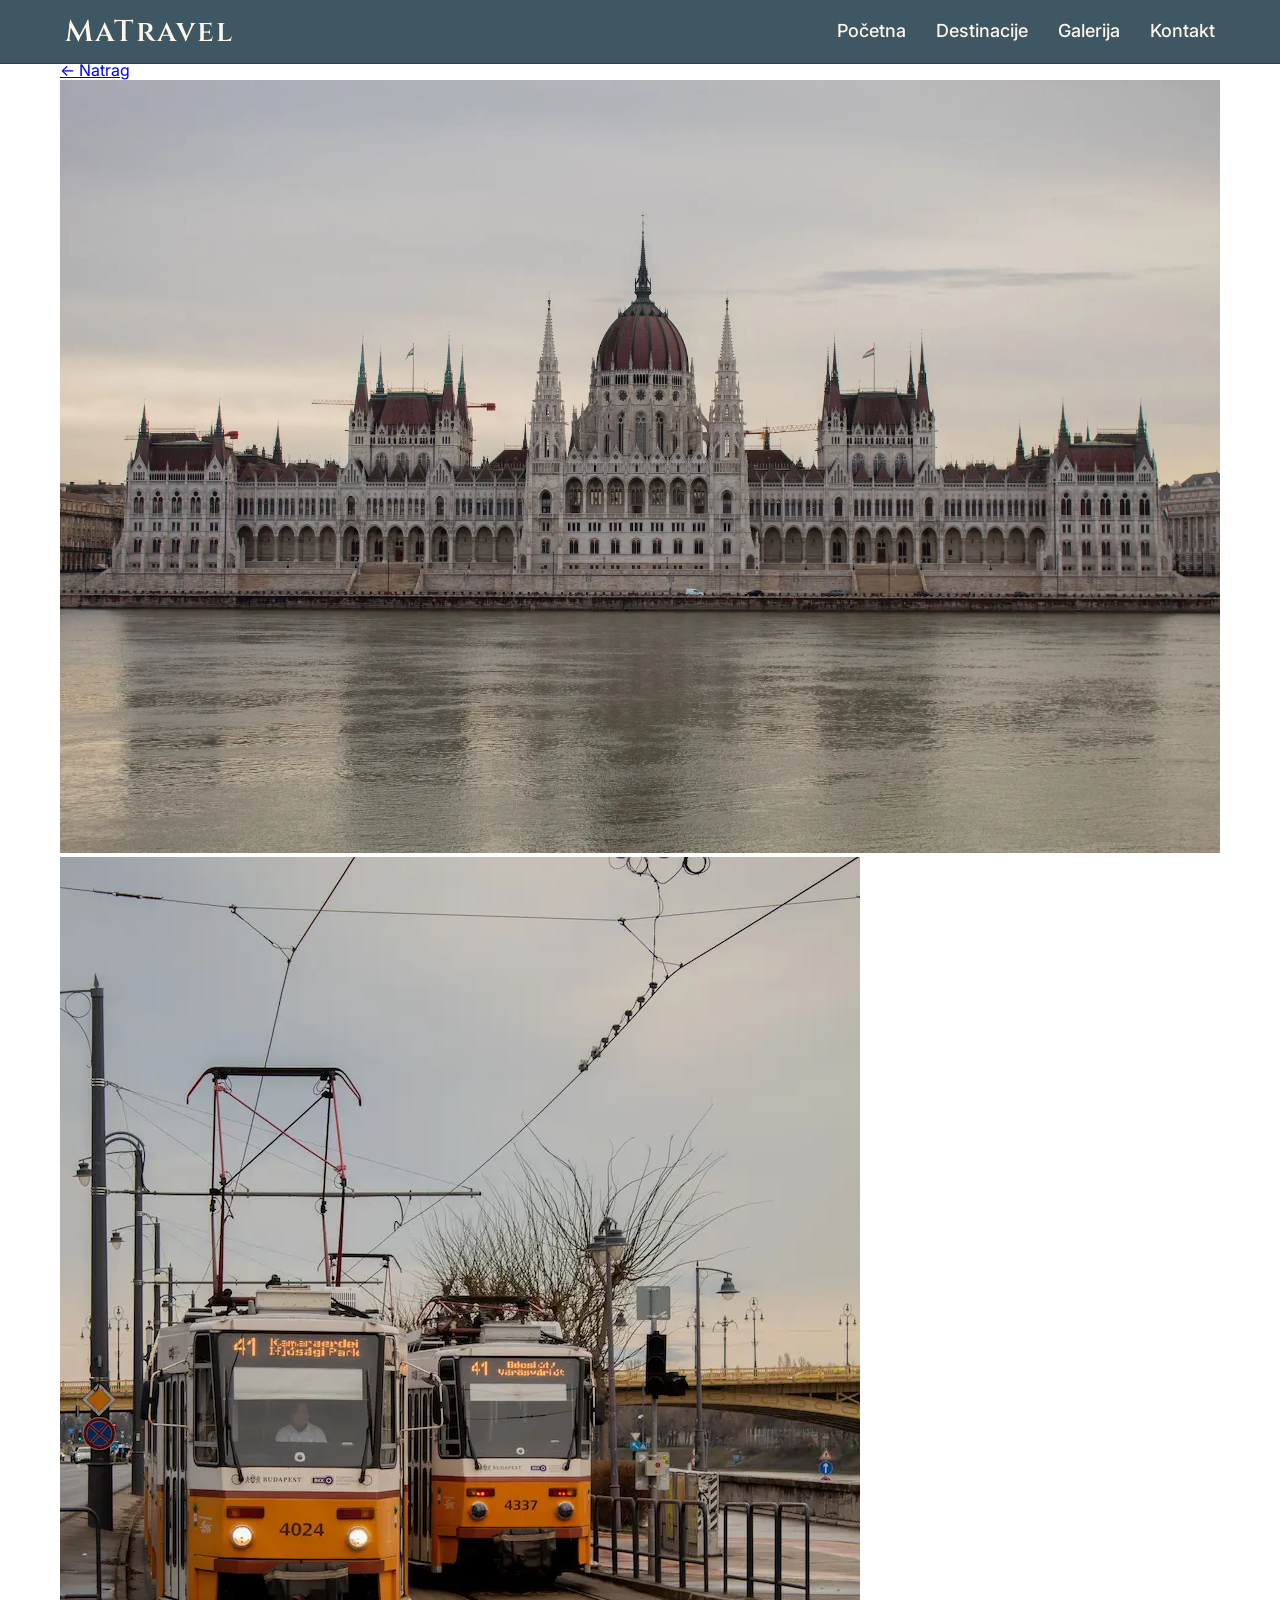
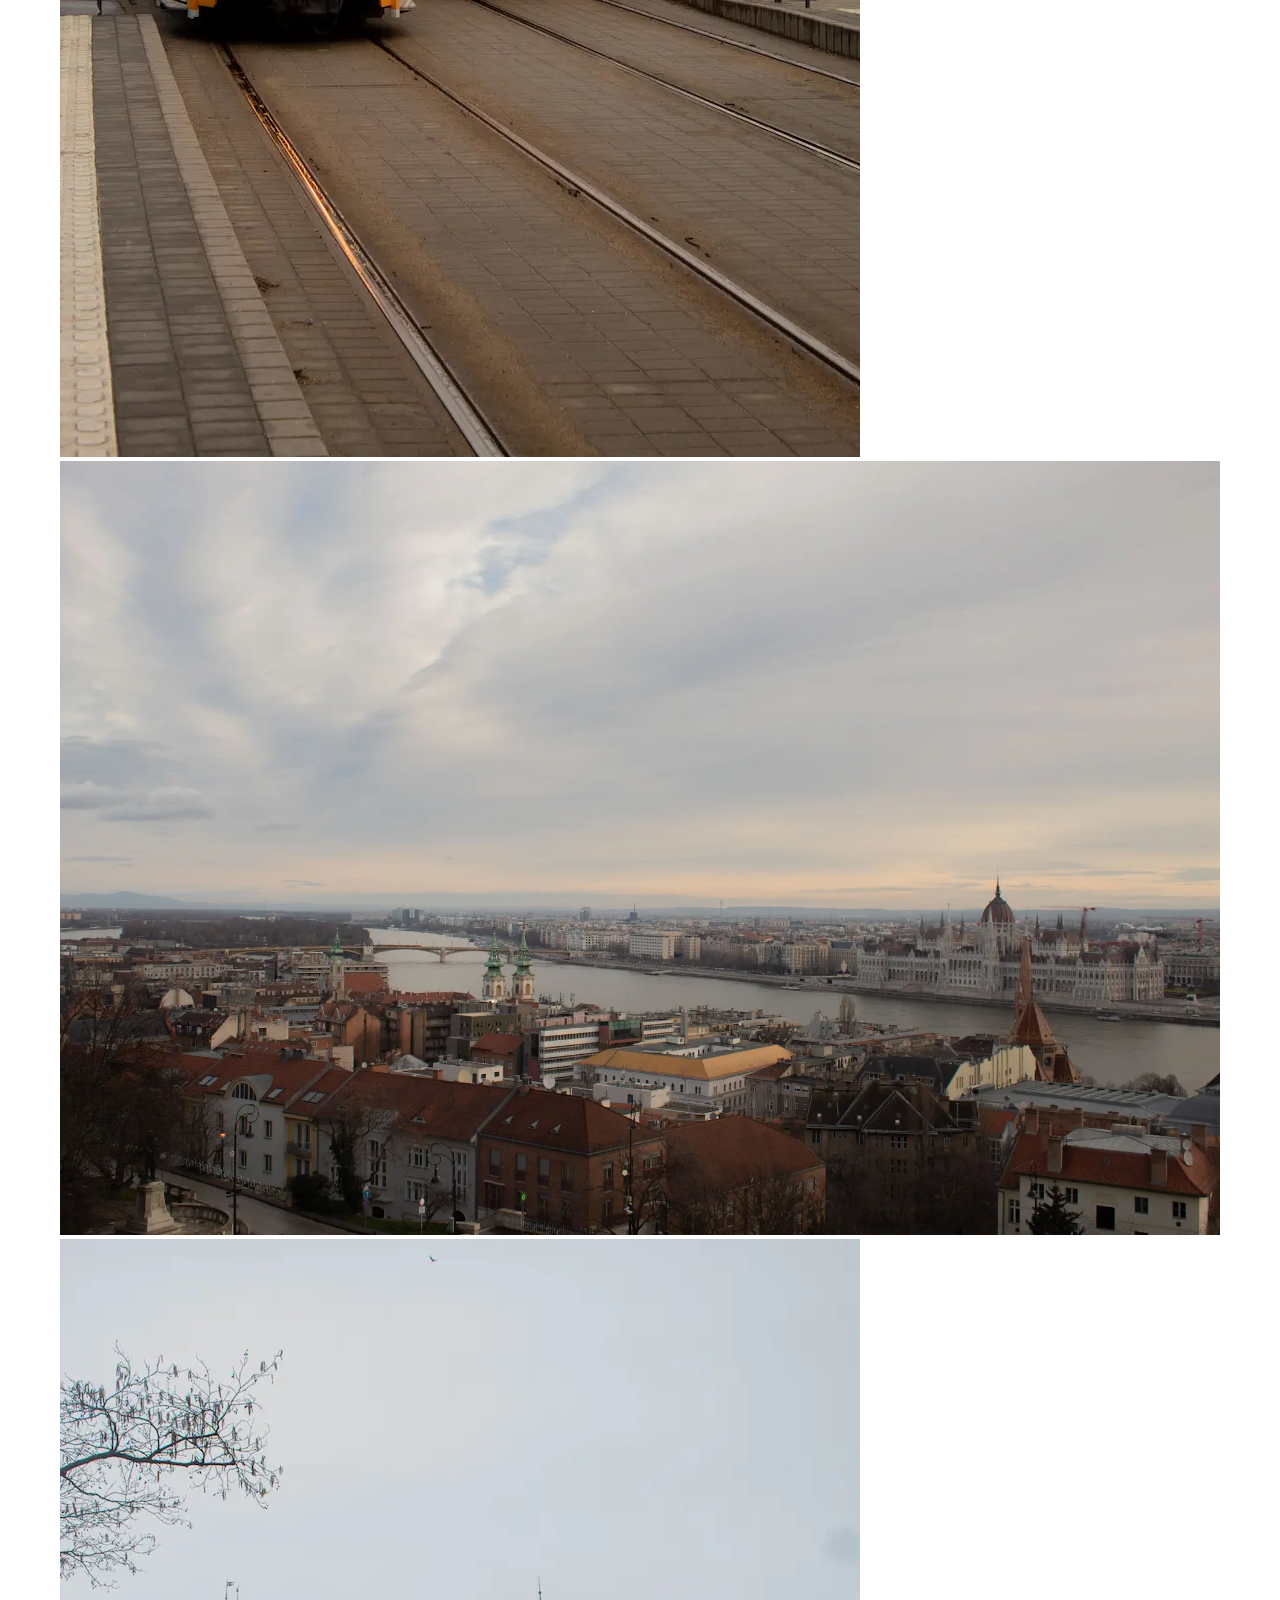
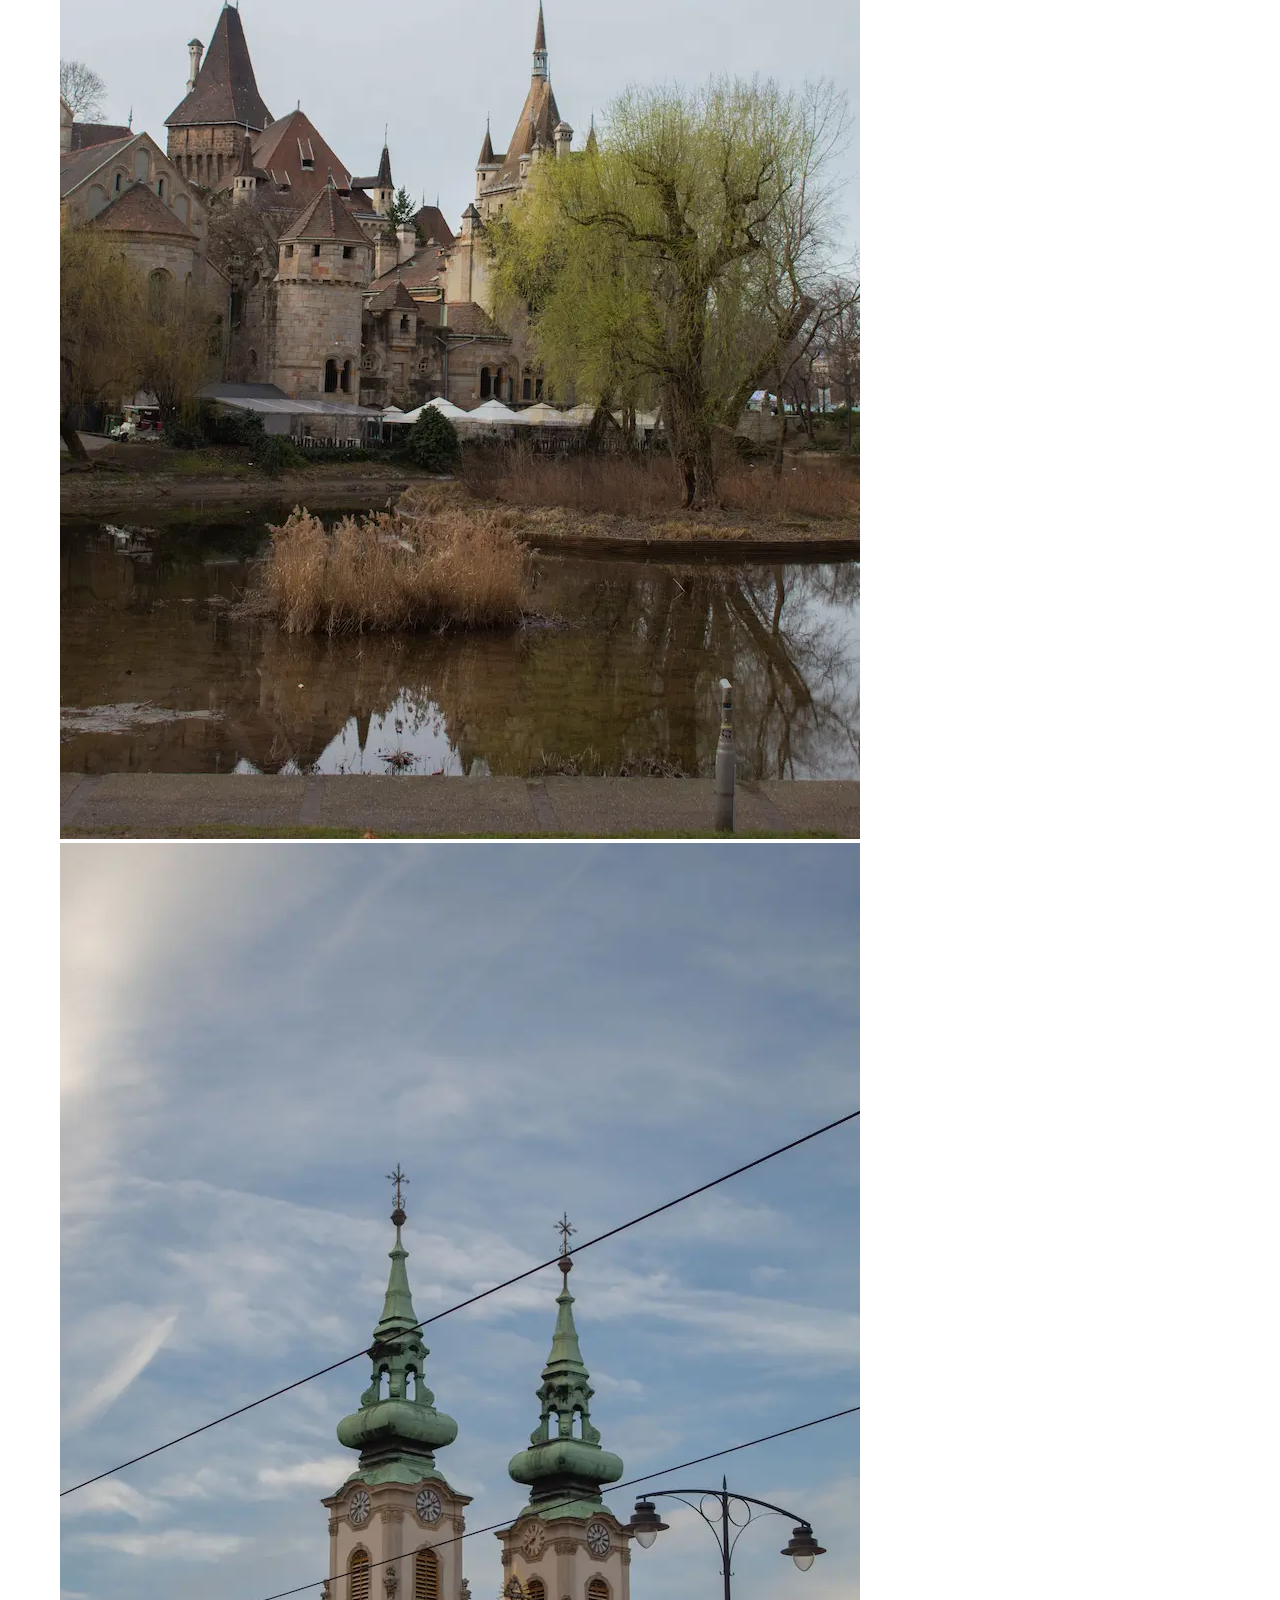
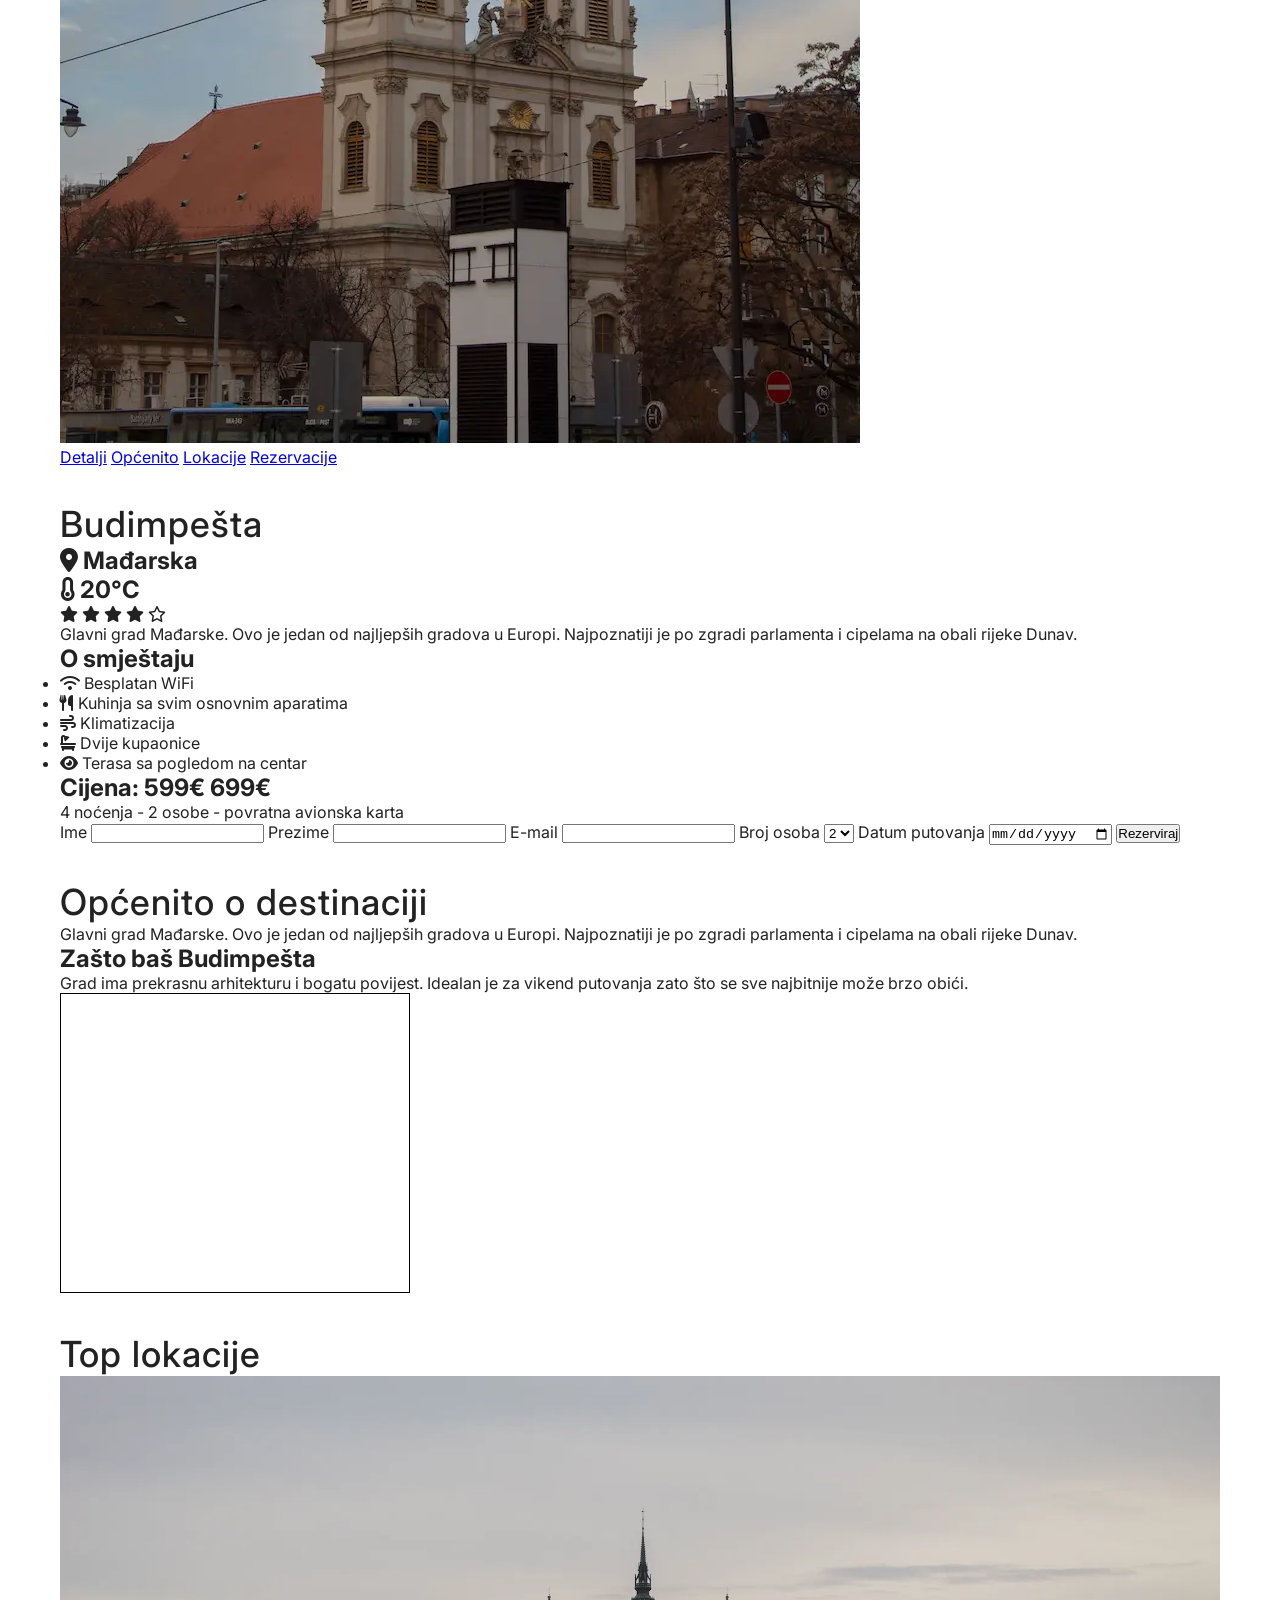
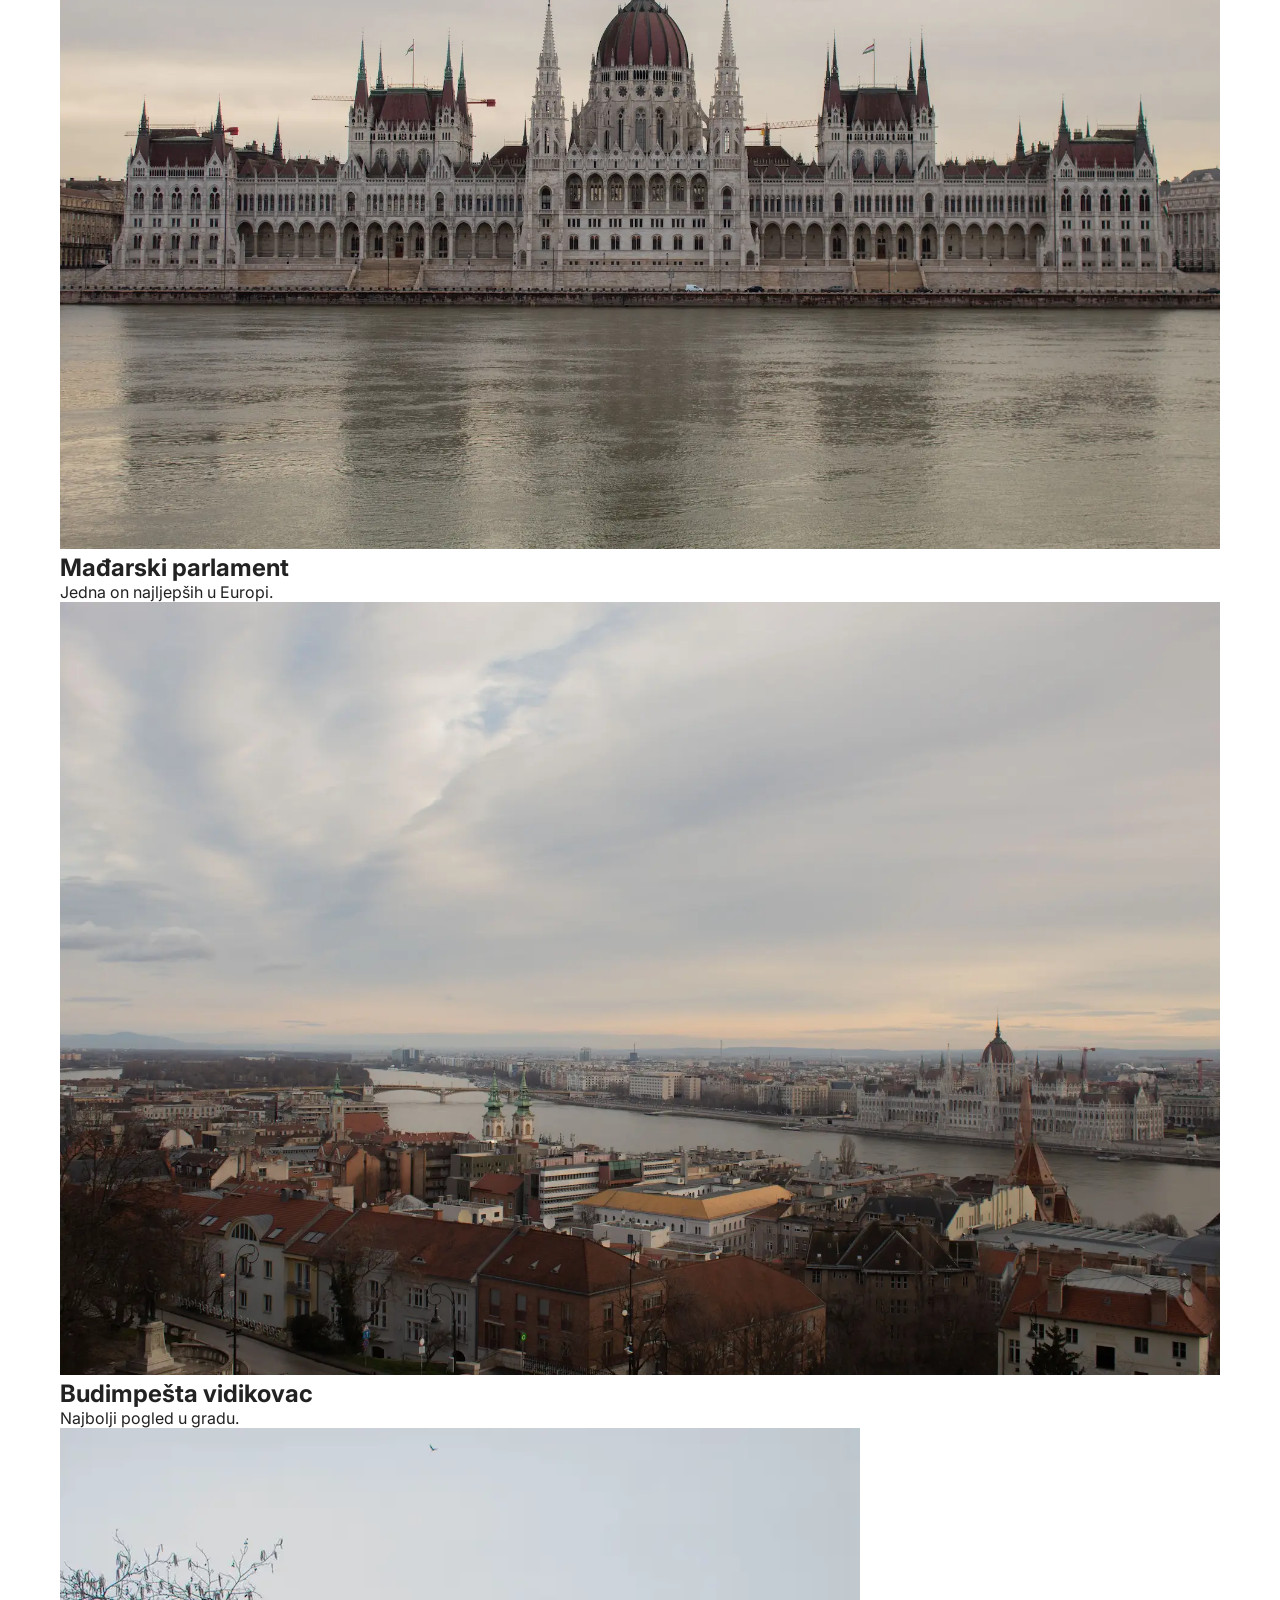
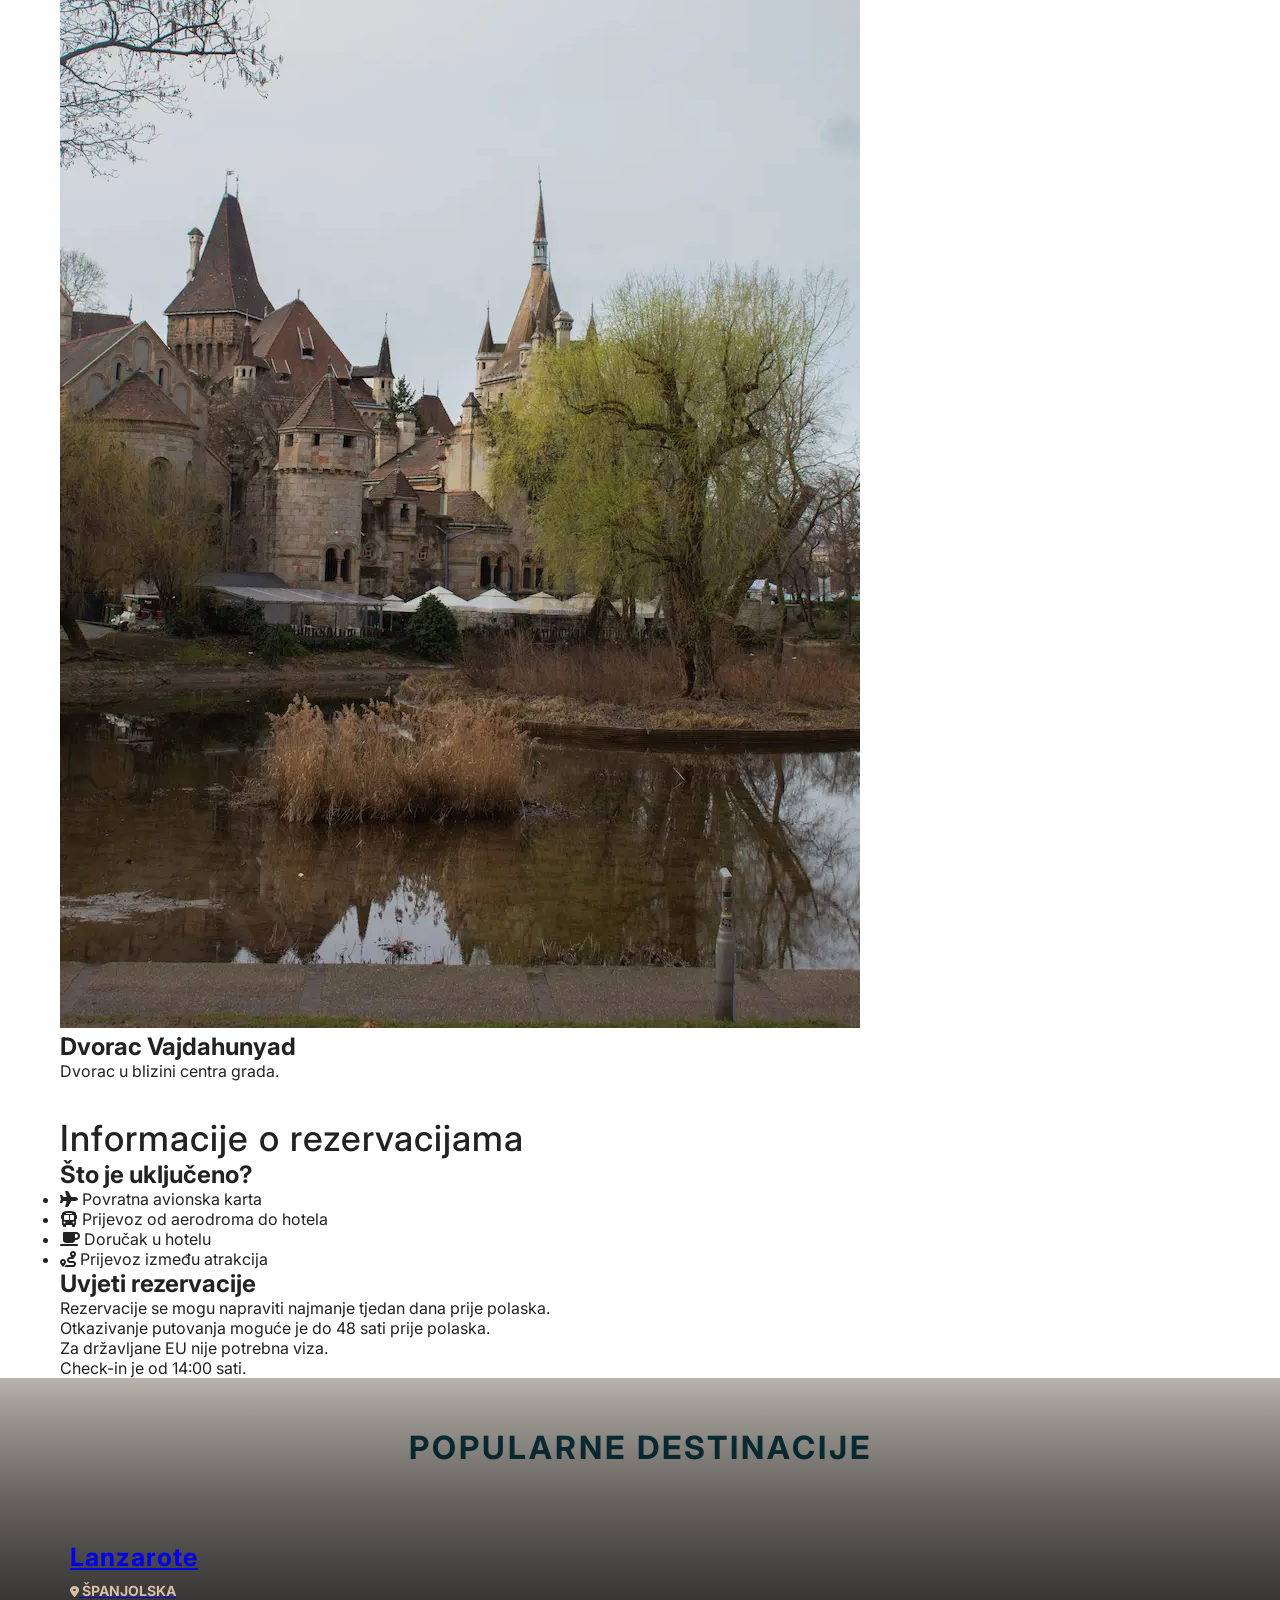
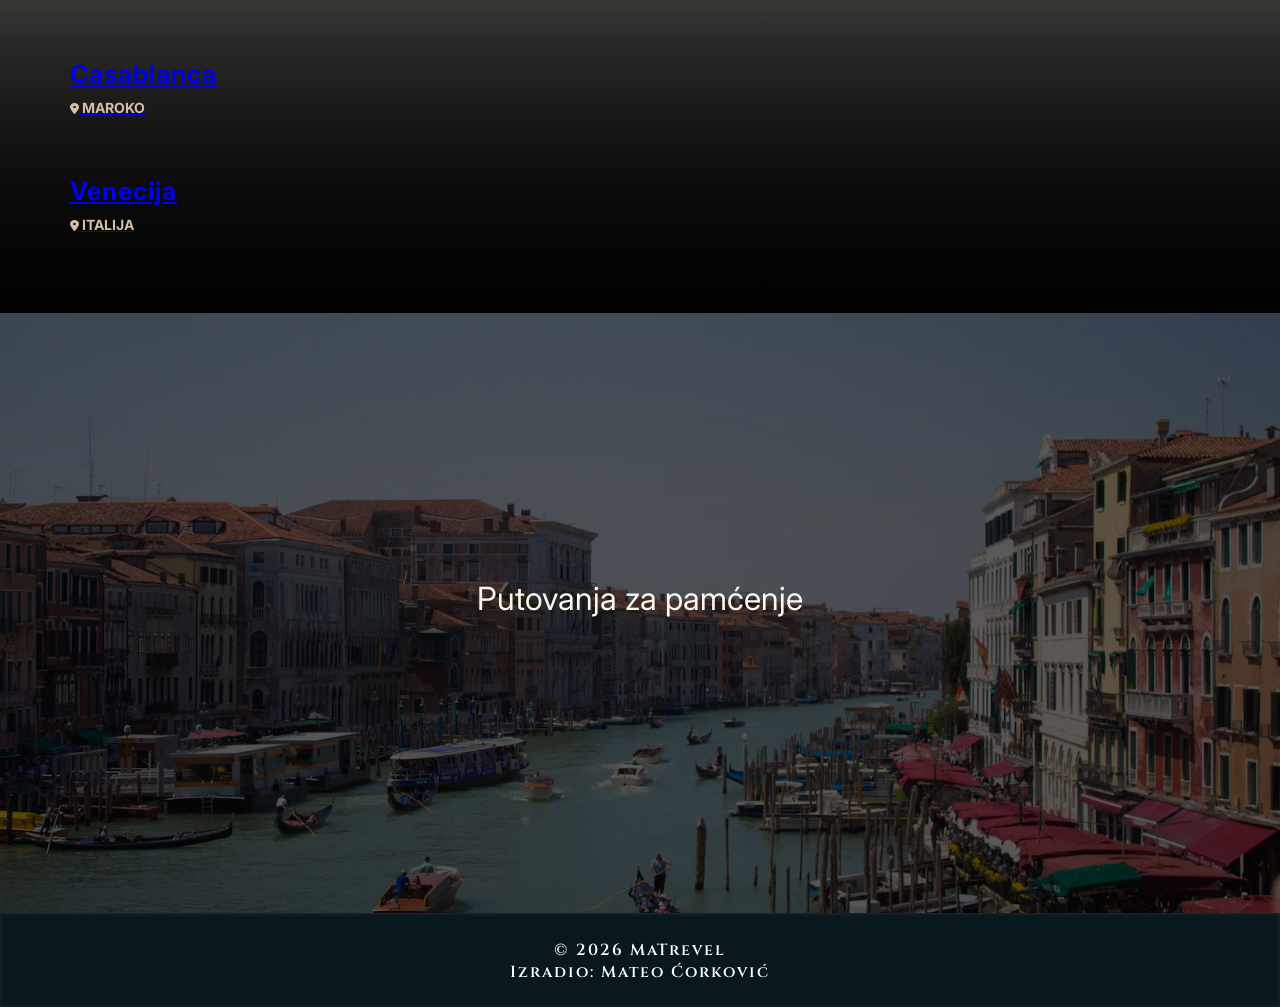
==== budimpesta.html @ fe0dc9ef "gergerge" ====
<!DOCTYPE html>
<html lang="hr">
<head>
    <meta charset="UTF-8">
    <meta name="viewport" content="width=device-width, initial-scale=1.0">
    <title>MaTrevel - Budimpesta</title>
    <meta name="description" content="MaTravel je web stranica napravljena za izradu završnog rada. Smisao stranice je da predstavlja agenciju za putovanja kako bih pomoću različitih verzija pokazao optimizaciju stranice.">
    <meta name="author" content="Mateo Ćorković">
    <link rel="stylesheet" href="izgledMINI.min.css">
    <link rel="preload" as="font" href="Interfont.woff2" type="font/woff2" crossorigin>
    <link rel="preload" as="font" href="Cinzelfont.woff2" type="font/woff2" crossorigin>
    <link rel="preload" as="style" href="https://cdnjs.cloudflare.com/ajax/libs/font-awesome/6.5.0/css/all.min.css" onload="this.onload=null;this.rel='stylesheet'">

</head>
<body>
    <header class="navbar tamnija">
        <div class="container">
            <a href="index.html" class="logo">MaTravel</a>

            <nav class="navigacija" id="navigacija">
                <a href="index.html">Početna</a>
                <a href="destinacije.html">Destinacije</a>
                <a href="galerija.html">Galerija</a>
                <a href="kontakt.html">Kontakt</a>
            </nav>

            <div class="hamburger" id="hamburger">
            ☰
            </div>
        </div>
    </header>
    <main>
    <div class="prazno"></div>
    <div class="container">
        <div class="natrag">
            <a href="#" class="natraggumb" onclick="window.history.back(); return false;">← Natrag</a>
        </div>
        <section class="malagalerija">
            <div class="kockica maloveca">
                <img src="slike/budimpesta/budimpesta.webp" alt="Parlament u Budimpešti">
            </div>
            <div class="kockica">
                <img src="slike/budimpesta/IMG_6827.webp" alt="Tramvaji u Budimpešti">
            </div>
            <div class="kockica">
                <img src="slike/budimpesta/budimpesta2.webp" alt="Pogled na grad Budimpešta" loading="lazy">
            </div>
            <div class="kockica">
                <img src="slike/budimpesta/IMG_6922.webp" alt="Dvorac Vajdahunyad u Budimpešti" loading="lazy">
            </div>
            <div class="kockica">
                <img src="slike/budimpesta/IMG_6864.webp" alt="Crkva u Budimpešti" loading="lazy">
            </div>
        </section>
        <nav class="malanavigacija">
            <a href="#detalji"  class="malanavigacijalink active">Detalji</a>
            <a href="#opcenito"  class="malanavigacijalink">Općenito</a>
            <a href="#lokacije" class="malanavigacijalink">Lokacije</a>
            <a href="#rezervacije" class="malanavigacijalink">Rezervacije</a>
        </nav>
        <section id="detalji" class="detalji">
            <div class="detaljilijevo">
                <h1>Budimpešta</h1>
                    <h2><i class="fa-solid fa-location-dot"></i> Mađarska</h2>
                    <h2><i class="fa-solid fa-thermometer-empty"></i> 20°C</h2>
                    <div class="ocjena">
                        <i class="fa-solid fa-star"></i>
                        <i class="fa-solid fa-star"></i>
                        <i class="fa-solid fa-star"></i>
                        <i class="fa-solid fa-star"></i>
                        <i class="fa-regular fa-star"></i>
                    </div>
                <p>Glavni grad Mađarske. Ovo je jedan od najljepših gradova u Europi. Najpoznatiji je po zgradi parlamenta i cipelama na obali rijeke Dunav.</p>
                <section class="smjestaj">
                    <h2>O smještaju</h2>
                    <ul class="listasmjestaj">
                        <li><i class="fa-solid fa-wifi"></i> Besplatan WiFi</li>
                        <li><i class="fa-solid fa-cutlery"></i> Kuhinja sa svim osnovnim aparatima</li>
                        <li><i class="fa-solid fa-wind"></i> Klimatizacija</li>
                        <li><i class="fa-solid fa-bath"></i> Dvije kupaonice</li>
                        <li><i class="fa-solid fa-eye"></i> Terasa sa pogledom na centar</li>
                    </ul>
                </section>
            </div>
            <div class="detaljidesno">
                <h2 class="cijena">Cijena: 599€ <span class="prekrizeno">699€</span></h2>
                <p>4 noćenja - 2 osobe - povratna avionska karta</p>
                <form class="formarezervacije">
                    <label for="ime">Ime</label>
                    <input type="text" id="ime" name="ime">
                    <label for="prezime">Prezime</label>
                    <input type="text" id="prezime" name="prezime">
                    <label for="email">E-mail</label>
                    <input type="email" id="email" name="email">
                    <label for="osobe">Broj osoba</label>
                    <select id="osobe">
                       <option value="1">1</option>
                        <option value="2" selected>2</option>
                        <option value="3">3</option>
                        <option value="4">4</option>
                        <option value="5">5</option>
                        <option value="6">6</option>
                    </select>
                    <label for="datum">Datum putovanja</label>
                    <input type="date" id="datum">
                    <button type="submit">Rezerviraj</button>
                </form>
            </div>
        </section>
        <section id="opcenito" class="maloopcenito skriveno2">
            <div class="lijevoopcenito">
                <h1>Općenito o destinaciji</h1>
                <p>Glavni grad Mađarske. Ovo je jedan od najljepših gradova u Europi. Najpoznatiji je po zgradi parlamenta i cipelama na obali rijeke Dunav.</p>
                <h2>Zašto baš Budimpešta</h2>
                <p>Grad ima prekrasnu arhitekturu i bogatu povijest. Idealan je za vikend putovanja zato što se sve najbitnije može brzo obići.</p>
            </div>

            <div class="opcenitokarta">
            <iframe src="https://www.google.com/maps/embed?pb=!1m18!1m12!1m3!1d167078.08709910235!2d19.00490403237963!3d47.484261893750805!2m3!1f0!2f0!3f0!3m2!1i1024!2i768!4f13.1!3m3!1m2!1s0x4741c334d1d4cfc9%3A0x400c4290c1e1160!2zQnVkaW1wZcWhdGEsIE1hxJFhcnNrYQ!5e1!3m2!1shr!2shr!4v1779829481996!5m2!1shr!2shr" width="350" height="300" style="border:1px solid black;" loading="lazy" referrerpolicy="no-referrer-when-downgrade">
                
            </iframe>
            </div>
        </section>
        <section id="lokacije" class="malalokacija skriveno">
            <h1>Top lokacije</h1>
            <div class="malekarticelokacija">
                <div class="malakarticalokacija">
                    <img src="slike/budimpesta/budimpesta.webp" alt="Parlament u Budimpešti" loading="lazy">
                    <h2>Mađarski parlament</h2>
                    <p>Jedna on najljepših u Europi.</p>
                </div>
                <div class="malakarticalokacija">
                    <img src="slike/budimpesta/budimpesta2.webp" alt="Pogled na grad Budimpešta" loading="lazy">
                    <h2>Budimpešta vidikovac</h2>
                    <p>Najbolji pogled u gradu.</p>
                </div>
                <div class="malakarticalokacija">
                    <img src="slike/budimpesta/IMG_6922.webp" alt="Dvorac Vajdahunyad u Budimpešti" loading="lazy">
                    <h2>Dvorac Vajdahunyad</h2>
                    <p>Dvorac u blizini centra grada.</p>
                </div>
            </div>
        </section>
        <section id="rezervacije" class="malorezervacije skriveno2">
            <h1>Informacije o rezervacijama</h1>
            <div class="rezervacijesve">
                <div class="rezervacijelijevo">
                    <h2>Što je uključeno?</h2>
                    <ul class="listasmjestaj">
                        <li><i class="fa-solid fa-plane"></i> Povratna avionska karta</li>
                        <li><i class="fa-solid fa-bus"></i> Prijevoz od aerodroma do hotela</li>
                        <li><i class="fa-solid fa-mug-saucer"></i> Doručak u hotelu</li>
                        <li><i class="fa-solid fa-route"></i> Prijevoz između atrakcija</li>
                    </ul>
            </div>
            <div class="rezervacijedesno">
                <h2>Uvjeti rezervacije</h2>
                <p>Rezervacije se mogu napraviti najmanje tjedan dana prije polaska.</p>
                <p>Otkazivanje putovanja moguće je do 48 sati prije polaska.</p>
                <p>Za državljane EU nije potrebna viza.</p>
                <p>Check-in je od 14:00 sati.</p>
            </div>    
            </div>
            
        </section>
    </div>

    <section class="destinacije skriveno destinacijedodatno">
        <div class="container">
            <h2>Popularne destinacije</h2>
            <div class="karticedodatne">
                <a href="lanzarote.html" class="karticadodatna lanzarote skriveno">
                    <div class="zoom"></div>
                    <div class="tamnije"></div>
                    <div class="karticasadrzaj">
                        <h3>Lanzarote</h3>
                        <h4><i class="fa-solid fa-location-dot"></i> Španjolska</h4>
                    </div>
                </a>
                <a href="casablanca.html" class="karticadodatna casablanca skriveno">
                    <div class="zoom"></div>
                    <div class="tamnije"></div>
                    <div class="karticasadrzaj">
                        <h3>Casablanca</h3>
                        <h4><i class="fa-solid fa-location-dot"></i> Maroko</h4>
                    </div>
                </a>
                <a href="venecija.html" class="karticadodatna venecija skriveno2">
                    <div class="zoom"></div>
                    <div class="tamnije"></div>
                    <div class="karticasadrzaj">
                        <h3>Venecija</h3>
                        <h4><i class="fa-solid fa-location-dot"></i> Italija</h4>
                    </div>
                </a>
            </div>
        </div>
    </section>
    <section class="slajdshow skriveno">
        <div class="kutijaslajd">
            <div class="slajd active">
                <img src="slike/slajdshow/venecija1920.webp"
                srcset="slike/slajdshow/venecija800.webp 800w, 
                        slike/slajdshow/venecija1000.webp 1000w, 
                        slike/slajdshow/venecija1200.webp 1200w, 
                        slike/slajdshow/venecija1600.webp 1600w, 
                        slike/slajdshow/venecija1920.webp 1920w" 
                sizes="100vw"
                loading="lazy" alt="Kanali u Veneciji">
                <div class="poruka">Putovanja za pamćenje</div>
            </div>
            <div class="slajd">
                <img src="slike/slajdshow/verona1920.webp"
                srcset="slike/slajdshow/verona800.webp 800w, 
                        slike/slajdshow/verona1000.webp 1000w, 
                        slike/slajdshow/verona1200.webp 1200w, 
                        slike/slajdshow/verona1600.webp 1600w, 
                        slike/slajdshow/verona1920.webp 1920w" 
                sizes="100vw"
                loading="lazy" alt="Zgrade grada Verona">
                <div class="poruka">Neka avantura počne</div>
            </div>
            <div class="slajd">
                <img src="slike/slajdshow/lanzarote31920.webp" 
                srcset="slike/slajdshow/lanzarote3800.webp 800w, 
                        slike/slajdshow/lanzarote31000.webp 1000w, 
                        slike/slajdshow/lanzarote31200.webp 1200w, 
                        slike/slajdshow/lanzarote31600.webp 1600w, 
                        slike/slajdshow/lanzarote31920.webp 1920w" 
                sizes="100vw"
                loading="lazy" alt="Pogled sa vrha otoka Lanzarote">
                <div class="poruka">Istraži svijet</div>
            </div>
            <div class="slajd">
                <img src="slike/slajdshow/kamenje1920.webp" 
                srcset="slike/slajdshow/kamenje800.webp 800w, 
                        slike/slajdshow/kamenje1000.webp 1000w, 
                        slike/slajdshow/kamenje1200.webp 1200w, 
                        slike/slajdshow/kamenje1600.webp 1600w, 
                        slike/slajdshow/kamenje1920.webp 1920w" 
                sizes="100vw"
                loading="lazy" alt="Kamenje i litice na Lanzaroteu">
                <div class="poruka">Putovanja za pamćenje</div>
            </div>
            <div class="slajd">
                <img src="slike/slajdshow/zagreb1920.webp"
                srcset="slike/slajdshow/zagreb800.webp 800w, 
                        slike/slajdshow/zagreb1000.webp 1000w, 
                        slike/slajdshow/zagreb1200.webp 1200w, 
                        slike/slajdshow/zagreb1600.webp 1600w, 
                        slike/slajdshow/zagreb1920.webp 1920w" 
                sizes="100vw"
                loading="lazy" alt="Centar grada Zagreba">
                <div class="poruka">Neka avantura počne</div>
            </div>
        </div>
    </section>
   </main>
   <footer>
        <p>© 2026 MaTrevel</p>
        <p>Izradio: Mateo Ćorković</p>
    </footer>
    <script src="scriptMINI.min.js"></script>
</body>
</html>
---- izgledMINI.min.css ----
.navigacija a.active,.navigacija a:hover{border-bottom:2px solid #e9c46a}.hamburger,.logo,.navbar,.navigacija a,.odjeljak{color:#fdf6ec}.destinacije,.odjeljak,.odjeljak p,footer{text-align:center}.kartica,.logo,.navigacija a,.odjeljakgumb{text-decoration:none}.naslovzastobasmi h2,.naslovzastobasmi p,.odjeljak h1,.odjeljak p{text-shadow:1px 1px 1px rgba(0,0,0,.5)}.kartica,.pocetna,.slajdshow{overflow:hidden}.navbar,.opcenito .gumb:hover{backdrop-filter:blur(2px) brightness(0.7)}.forma button:hover,.karticazasto:hover{backdrop-filter:blur(2px) brightness(1)}*{margin:0;padding:0;box-sizing:border-box}@font-face{font-family:Inter;src:url("Interfont.woff2") format("woff2");font-weight:100 900;font-style:normal;font-display:swap}@font-face{font-family:Cinzel;src:url("Cinzelfont.woff2") format("woff2");font-weight:400 900;font-style:normal;font-display:swap}body{font-family:Inter,sans-serif;color:#222;font-display:swap}.logo,footer{font-family:Cinzel,serif;font-weight:600;letter-spacing:2px}.container{max-width:1200px;margin:0 auto;padding:0 20px}.navbar{width:100%;position:absolute;top:0;left:0;z-index:5;background:rgba(15,76,92,.25);border-bottom:1px solid #0f4c5c}.pocetna,footer{position:relative}.navbar .container{display:flex;justify-content:space-between;align-items:center;padding:0 25px}.logo{font-size:30px}.navigacija{display:flex;gap:30px;font-family:Inter,sans-serif;font-weight:500}.navigacija a{font-size:18px;transition:.4s;border-bottom:2px solid transparent;padding:20px 0}.navigacija a:hover{color:#e9c46a}.hamburger{display:none;font-size:32px;cursor:pointer}footer{z-index:10;width:100%;backdrop-filter:blur(2px) brightness(0.1);background:#08191de8;border-top:1px solid #0e2930;color:#fff;padding:25px 0}footer p{font-size:16px}.pocetna{height:650px;display:flex;align-items:center;justify-content:center}.overlay,.pozadinaplaza{position:absolute;height:100%;top:0;left:0;width:100%}.pozadinaplaza{object-fit:cover;z-index:1}.overlay{z-index:2;background:rgba(48,48,28,.315)}.odjeljak{position:relative;z-index:3;max-width:1050px}.odjeljak h1{font-size:60px;margin-bottom:25px}.odjeljak p{font-size:18px;margin-bottom:40px}.odjeljakgumb{display:inline-block;padding:12px 24px;background-color:#fdf6ec;color:#000;font-size:15px;cursor:pointer;backdrop-filter:blur(22px) brightness(0.7);background:rgba(255,255,255,.4);border:1px solid #f3f3f3}.gumbdestinacije:hover,.odjeljakgumb:hover{background-color:#e9c46a;color:#000;transition:.5s;backdrop-filter:blur(2px) brightness(1);background:rgba(92,87,15,.25);border:1px solid #e9c46a;text-decoration:none}.kartica,.karticazasto:hover,.opcenito .gumb{border:1px solid #0f4c5c}.destinacije{padding:50px 0;background-color:#fdf6ec}.destinacije h2{font-size:32px;color:#0f4c5c;margin-bottom:45px;letter-spacing:3px;text-transform:uppercase}.destinacijatekst h4,.forma button,.karticasadrzaj h3,.kontaktinfo h2,h1{letter-spacing:1px}.karticepolozaj{display:flex;justify-content:space-between;gap:30px;flex-wrap:wrap}.kartica{width:260px;height:300px;position:relative;display:flex;align-items:flex-end;color:#fdf6ec;cursor:pointer}.slajd img,.zoom{object-fit:cover;display:block}.tamnije{position:absolute;inset:0;background:linear-gradient(to top,rgba(0,0,0,.8),rgba(0,0,0,.1));z-index:1}.zastobasmi,.zoom{background-size:cover;background-repeat:no-repeat}.karticasadrzaj{position:relative;padding:30px 10px;z-index:2;text-align:left;transition:transform .3s}.zastobasmi::before,.zoom{position:absolute;inset:0}.zoom{width:100%;height:100%;background-position:center;transition:transform .5s;z-index:0}.kutijaslajd,.slajd img,.slajdshow{width:100%;height:600px}.karticasadrzaj h3{font-size:25px;padding-bottom:10px}.karticasadrzaj h4{font-size:14px;text-transform:uppercase;color:#d6bea7}.karticasadrzaj i{font-size:12px;color:#d6bea7}.kartica:hover .karticasadrzaj{transform:translateY(-6px)}.kartica:hover .tamnije{background:linear-gradient(to top,rgba(0,0,0,.9),rgba(0,0,0,.35))}.kartica:hover .zoom{transform:scale(1.1)}.zastobasmi{background-image:url("slike/zastobasmi.webp");position:relative;padding:80px 0;color:#fdf6ec;text-align:center;background-position:center 50%}.naslovzastobasmi{margin-bottom:50px}.zastobasmi::before{content:"";background:rgba(17,17,11,.493)}.naslovzastobasmi h2{font-size:34px;margin-bottom:15px;letter-spacing:1px}.naslovzastobasmi p{font-size:17px;color:#fdf6ec}.zastobasmi .container{position:relative;z-index:2}.karticezasto{display:flex;justify-content:space-between;gap:30px}.karticazasto{flex:1;max-width:320px;padding:35px 25px;transition:.5s;color:#000;backdrop-filter:blur(2px) brightness(0.9);background:rgba(255,255,255,.4);border:1px solid #fdf6ec}.karticazasto:hover{color:#fdf6ec;background:rgba(15,76,92,.25);transition:.5s}.forma button,.opcenito .gumb{backdrop-filter:blur(2px) brightness(0.2)}.poruka,.slajd::before{background:rgba(0,0,0,.4)}.karticazasto p{padding-top:10px}.prazno{margin-top:60px}.slajdshow{position:relative;contain:size layout paint}.kutijaslajd{position:relative;contain:layout paint}.destinacijaslika::before,.poruka,.slajd,.slajd::before{position:absolute;inset:0}.slajd{height:100%;width:100%;opacity:0;transition:opacity .8s}.skriveno,.skriveno2{opacity:0;transition:1s}.slajd.active{opacity:1}.slajd::before{content:"";z-index:1}.slajd img{transform:scale(1.05);transition:transform 1s}.slajd.active img{transform:scale(1)}.poruka{z-index:2;font-size:32px;display:flex;justify-content:center;align-items:center;color:#fdf6ec;padding-bottom:30px}.destinacijaslika,.karticaugaleriji{position:relative;overflow:hidden}.gumbdestinacije,.opcenito .gumb{color:#fdf6ec;font-size:15px;cursor:pointer;text-decoration:none}.skriveno{transform:translateY(50px)}.skriveno2{transform:translateY(-50px)}.pokazi{opacity:1;transform:translateY(0)}.opcenito{display:flex;align-items:center;justify-content:space-between;padding:70px 0}.opcenitotekst{width:50%}.opcenito h2{font-size:36px;margin-bottom:22px}.opcenito p{font-size:16px;line-height:1.6;margin-bottom:12px}.opcenitoslika{width:50%;display:flex;justify-content:right;align-items:right}.opcenitoslika img{width:90%;max-width:500px;border:1px solid #000;object-fit:contain}.gumbklasa{margin-top:40px}.opcenito .gumb{padding:12px 24px;background:rgba(15,76,92,.25)}.opcenito .gumb:hover{background-color:#e9c46a;color:#000;transition:.5s;text-decoration:none;background:rgba(122,116,23,.5);border:1px solid #e9c46a}img,video{max-width:100%;height:auto}video{pointer-events:none}.tamnija{backdrop-filter:blur(2px) brightness(0.32);background-color:#3e5762;border-bottom:1px solid #0f4c5c}.destinacijeskrol{display:flex;align-items:center;justify-content:space-between;height:404px;gap:1px}.destinacijaslika,.okvir{height:350px;border:1px solid #000}.destinacijaslika{flex:1;background-size:cover;background-position:center}.destinacijaslika::before{content:""}.destinacijaslika:hover::before{background:linear-gradient(to top,rgba(0,0,0,.5),rgba(0,0,0,.1))}.destinacijatekst{flex:1}.okvir{padding:30px}.gumbdestinacije{display:inline-block;padding:12px 24px;backdrop-filter:blur(22px) brightness(0.7);background:#0f4c5c;border:1px solid #000}.budimpesta,.casablanca,.lanzarote,.venecija{background-size:cover}.destinacijatekst h2{font-size:32px;margin-bottom:10px}.destinacijatekst h3{font-size:16px;margin-bottom:20px;text-transform:uppercase;color:#0f4c5c}.destinacijatekst h4{font-size:18px;margin-bottom:10px}.destinacijatekst p{padding-bottom:20px}.info{display:flex;justify-content:space-between;align-items:center}.reverse{flex-direction:row-reverse}.lanzarote{background-image:url("slike/lanzarote/lanzarote800.webp")}.lanzarote:hover{background-image:url("slike/lanzarote/lanzarote2.webp");opacity:.9}.budimpesta{background-image:url("slike/budimpesta/budimpesta800.webp")}.budimpesta:hover{background-image:url("slike/budimpesta/budimpesta2.webp");opacity:.9}.venecija{background-image:url("slike/venecija/venecija800.webp")}.venecija:hover{background-image:url("slike/venecija/IMG_3850mobitel.webp");opacity:.9}.casablanca{background-image:url("slike/casablanca/casablanca800.webp")}.casablanca:hover{background-image:url("slike/casablanca/casablanca2.webp");opacity:.9}h1{padding-top:35px;font-size:36px;font-weight:500}.galerijaslika{display:grid;grid-template-columns:repeat(3,1fr);grid-auto-rows:270px;gap:2px;margin-top:20px;margin-bottom:30px}.karticaugaleriji img{width:100%;height:100%;border:1px solid #000;object-fit:cover;transition:transform .3s;cursor:pointer}.karticaugaleriji img:hover{transform:scale(1.05);border:1px solid #000}.karticaugaleriji.duplo{grid-row:span 2}.kontakt{display:grid;grid-template-columns:1.6fr 1fr;gap:60px;margin-top:150px;margin-bottom:40px;border:1px solid #000;background-color:#d6bea754}.forma,.pedesetposto{gap:10px;display:flex}.kontaktlijevo{padding:30px}.kontaktdesno{padding:20px}.forma{flex-direction:column;width:100%}.forma input,.forma textarea{padding:10px;border:1px solid #000;outline:0}.unutrasnjost{display:flex;flex-direction:column;flex:1}.forma button{padding:12px 24px;border:1px solid #155261;color:#fdf6ec;font-size:15px;text-decoration:none;cursor:pointer;background:rgba(12,37,44,.658)}.forma button:hover{background-color:#e9c46a;color:#000;transition:.5s;background:rgba(92,87,15,.25);border:1px solid #ccab57;text-decoration:none}.infokontakt{font-size:18px;padding-top:60px;padding-bottom:50px}.infokontakt i{font-size:30px;padding-right:20px}.kontaktinfo h3{font-size:23px;padding-top:20px;padding-bottom:40px;color:#0f4c5c}.kontaktinfo h2{font-size:30px}.drustvenemreze i{font-size:30px;padding-right:10px}html{scroll-behavior:smooth}@media (max-width:1270px){.container{padding:0 20px}.karticepolozaj{justify-content:center}.kartica{width:calc(50% - 20px)}.galerijaslika{grid-auto-rows:200px}.infokontakt{padding-top:40px;padding-bottom:40px}.kontakt{gap:10px}}@media (max-width:768px){.destinacijeskrol,.naslovzastobasmi{margin-bottom:15px}.navbar .container{padding:10px 20px}.hamburger{display:block;font-size:30px;cursor:pointer;z-index:5}.navigacija{position:absolute;left:0;top:100%;right:0;flex-direction:column;background:rgba(15,76,92,.95);backdrop-filter:blur(10px);overflow:hidden;max-height:0;transition:max-height .4s}.navigacija a{padding:15px;text-align:center;width:100%}.navigacija.active{max-height:500px;position:fixed;gap:20px;background:#3e5762}.pocetna{height:450px}.slajd,.slajdshow{height:480px}.odjeljak{margin-top:60px}.odjeljak h1{font-size:38px}.odjeljak p{font-size:16px}.kartica{width:90%}.karticazasto{flex-direction:column;align-items:center;max-width:100%;width:90%}.opcenito{flex-direction:column;text-align:center;gap:30px}.destinacijaslika,.opcenitoslika{display:none}.opcenitotekst{text-align:left;width:90%}.karticezasto{flex-direction:column;align-items:center;gap:10px}.destinacijeskrol{flex-direction:column;margin-top:15px;height:auto}.okvir{padding:15px;height:auto}.galerijaslika{grid-template-columns:repeat(2,1fr);grid-auto-rows:170px}.karticaugaleriji.duplo{grid-row:span 2}.kontakt{grid-template-columns:1fr;gap:10px;margin-top:80px}.pedesetposto{flex-direction:column}.forma{padding:0 10px}.infokontakt{padding:7px 0}.kontaktlijevo{padding:20px 30px 0}.kontaktinfo h3{padding-bottom:10px}.zastobasmi{background-image:url("slike/zastobasmimobitel.webp")}}
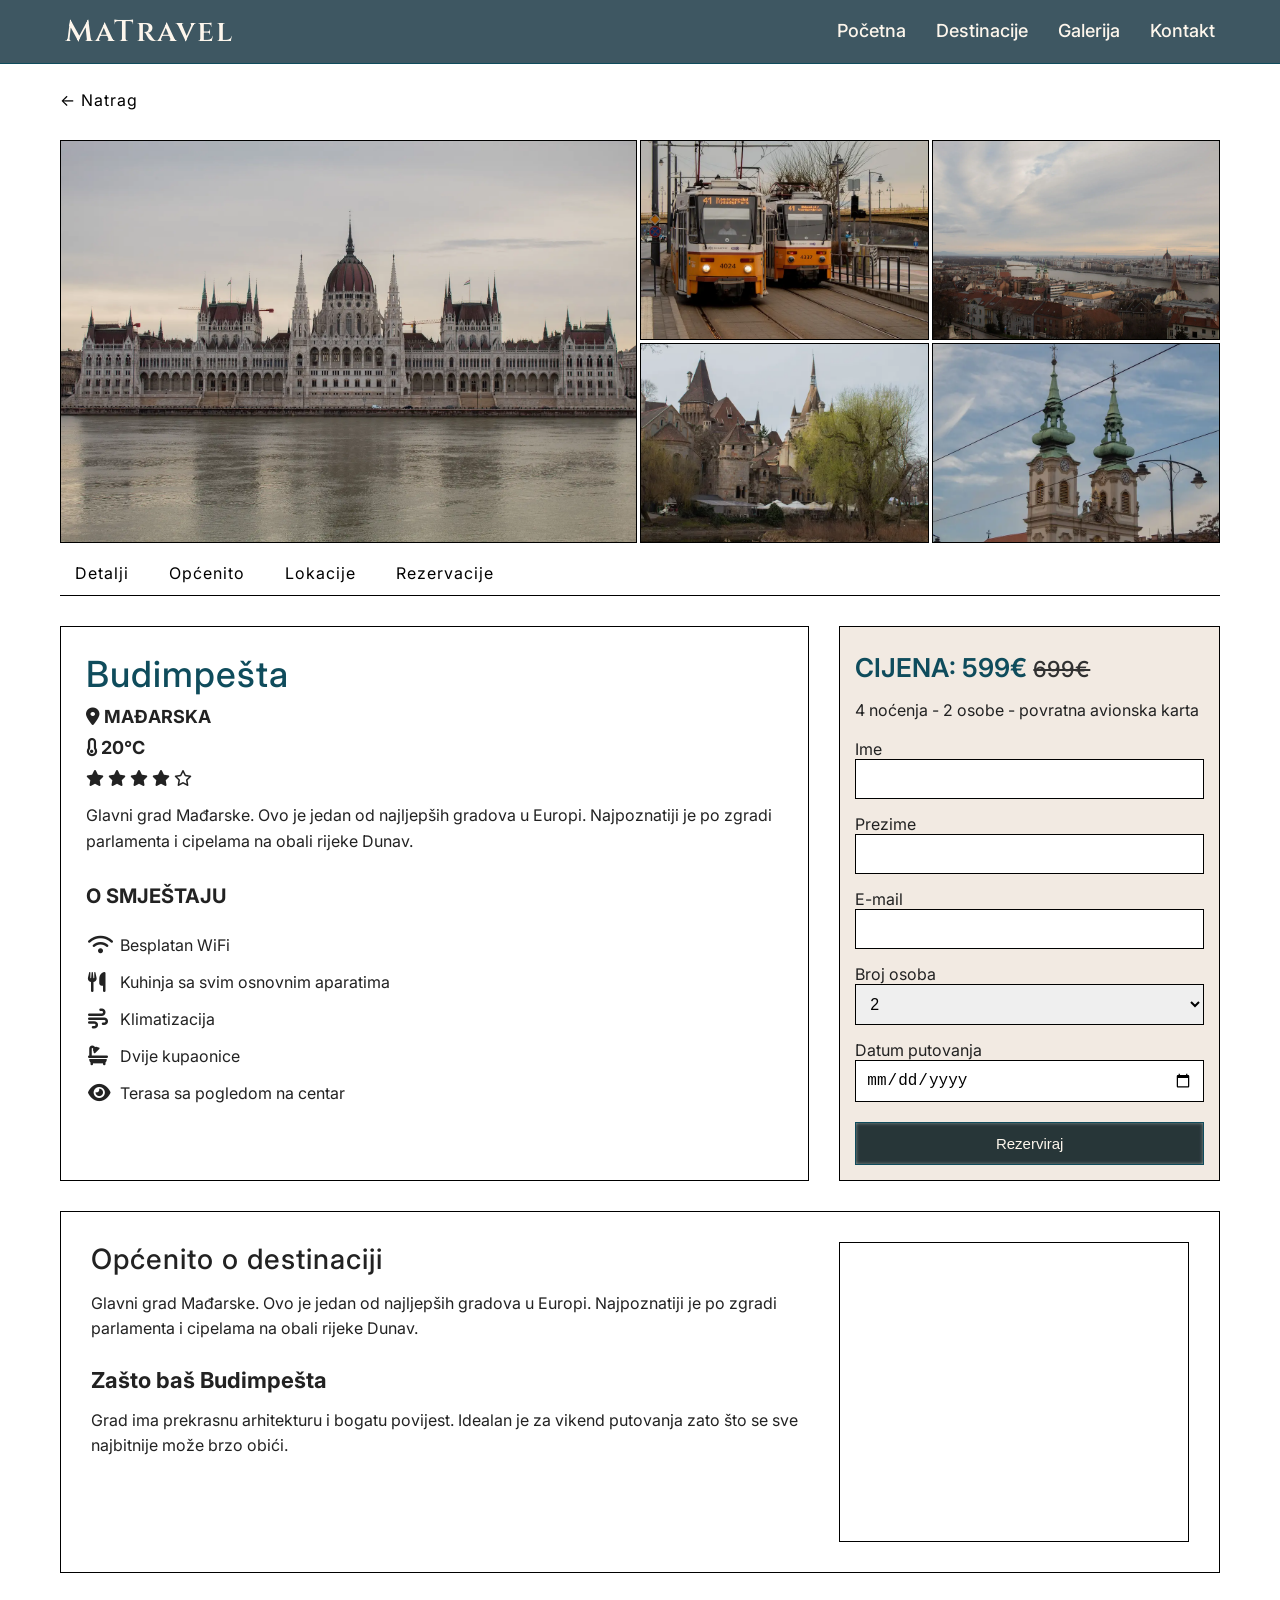
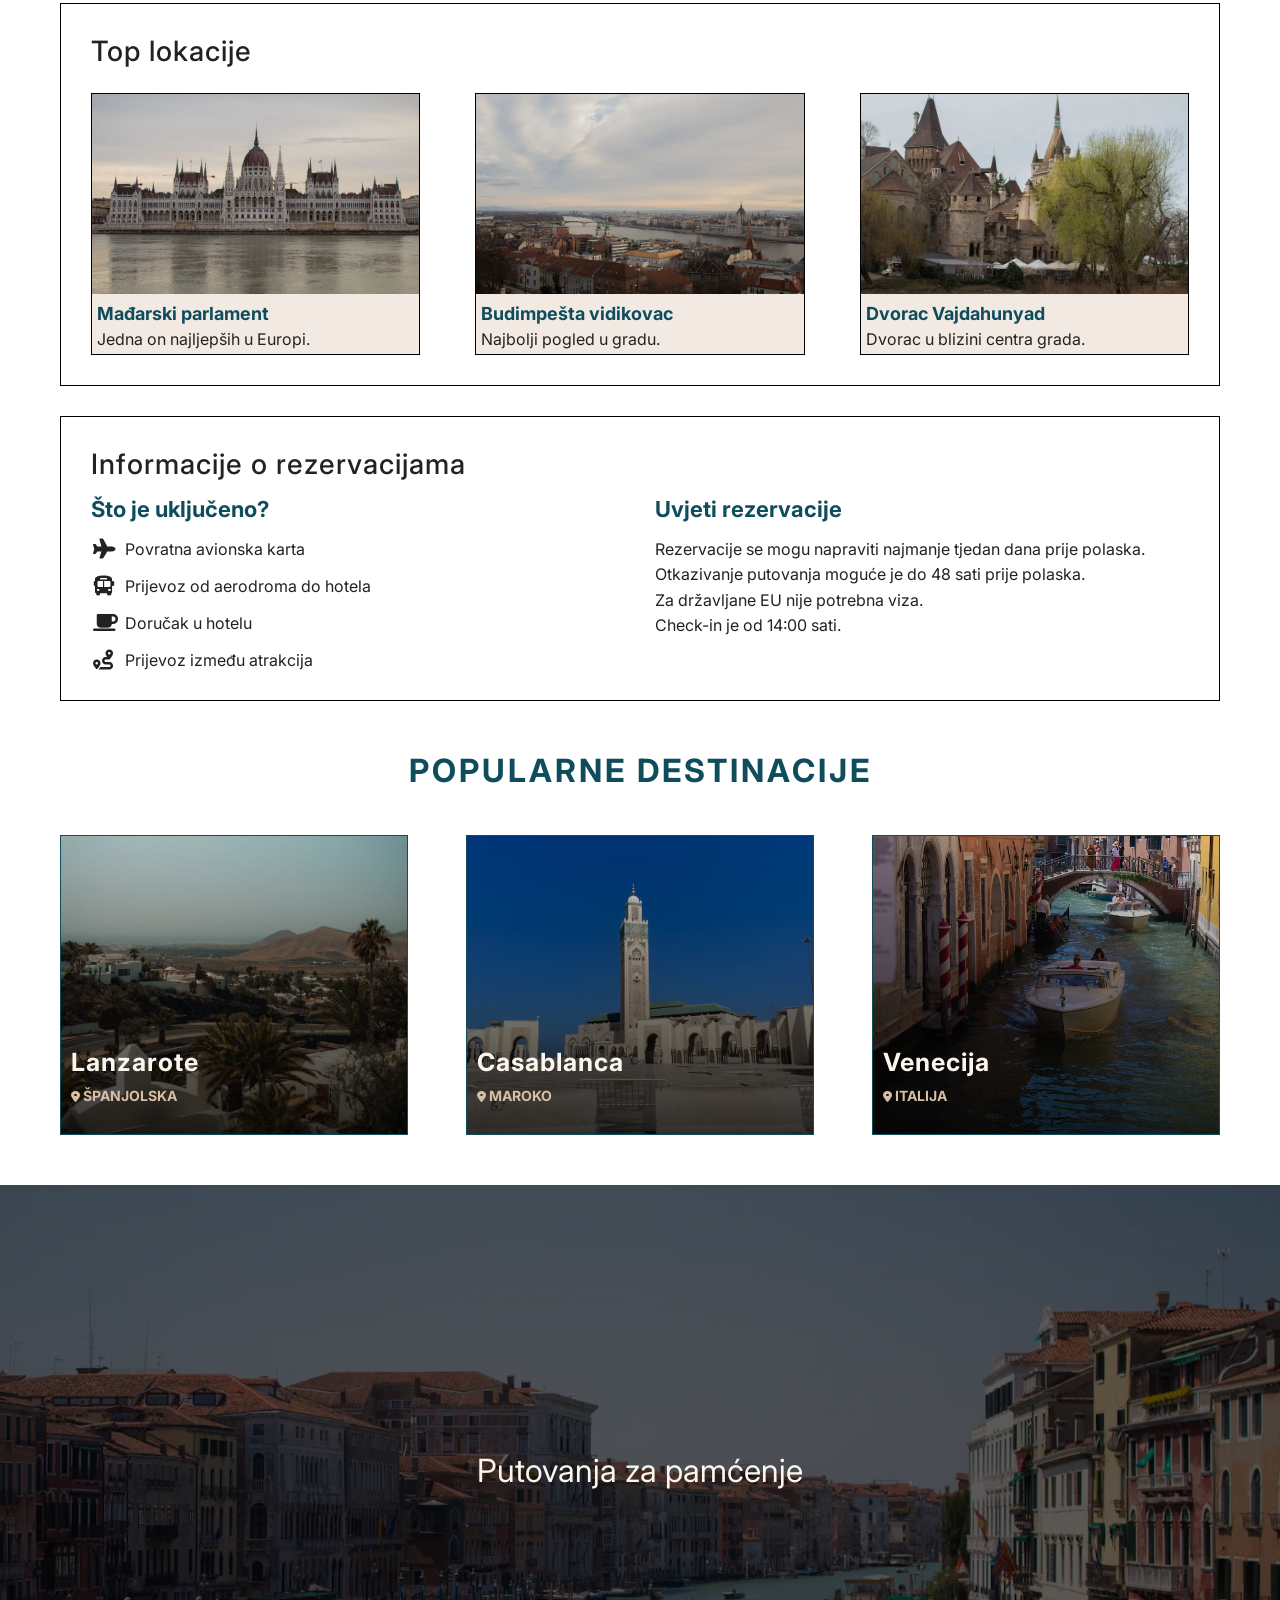
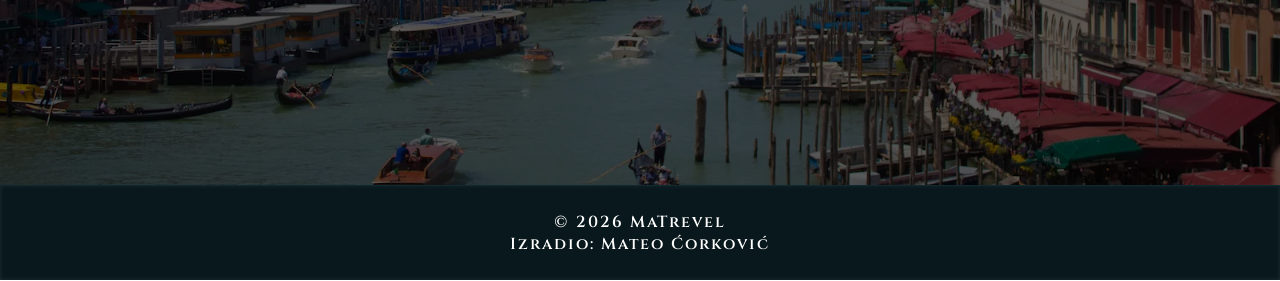
==== commit 25194798: "gffjf" ====
--- a/budimpesta.html
+++ b/budimpesta.html
@@ -7,6 +7,7 @@
     <meta name="description" content="MaTravel je web stranica napravljena za izradu završnog rada. Smisao stranice je da predstavlja agenciju za putovanja kako bih pomoću različitih verzija pokazao optimizaciju stranice.">
     <meta name="author" content="Mateo Ćorković">
     <link rel="stylesheet" href="izgledMINI.min.css">
+    <link rel="icon" href="slike/favicon.ico" type="image/x-icon">
     <link rel="preload" as="font" href="Interfont.woff2" type="font/woff2" crossorigin>
     <link rel="preload" as="font" href="Cinzelfont.woff2" type="font/woff2" crossorigin>
     <link rel="preload" as="style" href="https://cdnjs.cloudflare.com/ajax/libs/font-awesome/6.5.0/css/all.min.css" onload="this.onload=null;this.rel='stylesheet'">
--- a/izgledMINI.min.css
+++ b/izgledMINI.min.css
@@ -1 +1 @@
-.navigacija a.active,.navigacija a:hover{border-bottom:2px solid #e9c46a}.hamburger,.logo,.navbar,.navigacija a,.odjeljak{color:#fdf6ec}.destinacije,.odjeljak,.odjeljak p,footer{text-align:center}.kartica,.logo,.navigacija a,.odjeljakgumb{text-decoration:none}.naslovzastobasmi h2,.naslovzastobasmi p,.odjeljak h1,.odjeljak p{text-shadow:1px 1px 1px rgba(0,0,0,.5)}.kartica,.pocetna,.slajdshow{overflow:hidden}.navbar,.opcenito .gumb:hover{backdrop-filter:blur(2px) brightness(0.7)}.forma button:hover,.karticazasto:hover{backdrop-filter:blur(2px) brightness(1)}*{margin:0;padding:0;box-sizing:border-box}@font-face{font-family:Inter;src:url("Interfont.woff2") format("woff2");font-weight:100 900;font-style:normal;font-display:swap}@font-face{font-family:Cinzel;src:url("Cinzelfont.woff2") format("woff2");font-weight:400 900;font-style:normal;font-display:swap}body{font-family:Inter,sans-serif;color:#222;font-display:swap}.logo,footer{font-family:Cinzel,serif;font-weight:600;letter-spacing:2px}.container{max-width:1200px;margin:0 auto;padding:0 20px}.navbar{width:100%;position:absolute;top:0;left:0;z-index:5;background:rgba(15,76,92,.25);border-bottom:1px solid #0f4c5c}.pocetna,footer{position:relative}.navbar .container{display:flex;justify-content:space-between;align-items:center;padding:0 25px}.logo{font-size:30px}.navigacija{display:flex;gap:30px;font-family:Inter,sans-serif;font-weight:500}.navigacija a{font-size:18px;transition:.4s;border-bottom:2px solid transparent;padding:20px 0}.navigacija a:hover{color:#e9c46a}.hamburger{display:none;font-size:32px;cursor:pointer}footer{z-index:10;width:100%;backdrop-filter:blur(2px) brightness(0.1);background:#08191de8;border-top:1px solid #0e2930;color:#fff;padding:25px 0}footer p{font-size:16px}.pocetna{height:650px;display:flex;align-items:center;justify-content:center}.overlay,.pozadinaplaza{position:absolute;height:100%;top:0;left:0;width:100%}.pozadinaplaza{object-fit:cover;z-index:1}.overlay{z-index:2;background:rgba(48,48,28,.315)}.odjeljak{position:relative;z-index:3;max-width:1050px}.odjeljak h1{font-size:60px;margin-bottom:25px}.odjeljak p{font-size:18px;margin-bottom:40px}.odjeljakgumb{display:inline-block;padding:12px 24px;background-color:#fdf6ec;color:#000;font-size:15px;cursor:pointer;backdrop-filter:blur(22px) brightness(0.7);background:rgba(255,255,255,.4);border:1px solid #f3f3f3}.gumbdestinacije:hover,.odjeljakgumb:hover{background-color:#e9c46a;color:#000;transition:.5s;backdrop-filter:blur(2px) brightness(1);background:rgba(92,87,15,.25);border:1px solid #e9c46a;text-decoration:none}.kartica,.karticazasto:hover,.opcenito .gumb{border:1px solid #0f4c5c}.destinacije{padding:50px 0;background-color:#fdf6ec}.destinacije h2{font-size:32px;color:#0f4c5c;margin-bottom:45px;letter-spacing:3px;text-transform:uppercase}.destinacijatekst h4,.forma button,.karticasadrzaj h3,.kontaktinfo h2,h1{letter-spacing:1px}.karticepolozaj{display:flex;justify-content:space-between;gap:30px;flex-wrap:wrap}.kartica{width:260px;height:300px;position:relative;display:flex;align-items:flex-end;color:#fdf6ec;cursor:pointer}.slajd img,.zoom{object-fit:cover;display:block}.tamnije{position:absolute;inset:0;background:linear-gradient(to top,rgba(0,0,0,.8),rgba(0,0,0,.1));z-index:1}.zastobasmi,.zoom{background-size:cover;background-repeat:no-repeat}.karticasadrzaj{position:relative;padding:30px 10px;z-index:2;text-align:left;transition:transform .3s}.zastobasmi::before,.zoom{position:absolute;inset:0}.zoom{width:100%;height:100%;background-position:center;transition:transform .5s;z-index:0}.kutijaslajd,.slajd img,.slajdshow{width:100%;height:600px}.karticasadrzaj h3{font-size:25px;padding-bottom:10px}.karticasadrzaj h4{font-size:14px;text-transform:uppercase;color:#d6bea7}.karticasadrzaj i{font-size:12px;color:#d6bea7}.kartica:hover .karticasadrzaj{transform:translateY(-6px)}.kartica:hover .tamnije{background:linear-gradient(to top,rgba(0,0,0,.9),rgba(0,0,0,.35))}.kartica:hover .zoom{transform:scale(1.1)}.zastobasmi{background-image:url("slike/zastobasmi.webp");position:relative;padding:80px 0;color:#fdf6ec;text-align:center;background-position:center 50%}.naslovzastobasmi{margin-bottom:50px}.zastobasmi::before{content:"";background:rgba(17,17,11,.493)}.naslovzastobasmi h2{font-size:34px;margin-bottom:15px;letter-spacing:1px}.naslovzastobasmi p{font-size:17px;color:#fdf6ec}.zastobasmi .container{position:relative;z-index:2}.karticezasto{display:flex;justify-content:space-between;gap:30px}.karticazasto{flex:1;max-width:320px;padding:35px 25px;transition:.5s;color:#000;backdrop-filter:blur(2px) brightness(0.9);background:rgba(255,255,255,.4);border:1px solid #fdf6ec}.karticazasto:hover{color:#fdf6ec;background:rgba(15,76,92,.25);transition:.5s}.forma button,.opcenito .gumb{backdrop-filter:blur(2px) brightness(0.2)}.poruka,.slajd::before{background:rgba(0,0,0,.4)}.karticazasto p{padding-top:10px}.prazno{margin-top:60px}.slajdshow{position:relative;contain:size layout paint}.kutijaslajd{position:relative;contain:layout paint}.destinacijaslika::before,.poruka,.slajd,.slajd::before{position:absolute;inset:0}.slajd{height:100%;width:100%;opacity:0;transition:opacity .8s}.skriveno,.skriveno2{opacity:0;transition:1s}.slajd.active{opacity:1}.slajd::before{content:"";z-index:1}.slajd img{transform:scale(1.05);transition:transform 1s}.slajd.active img{transform:scale(1)}.poruka{z-index:2;font-size:32px;display:flex;justify-content:center;align-items:center;color:#fdf6ec;padding-bottom:30px}.destinacijaslika,.karticaugaleriji{position:relative;overflow:hidden}.gumbdestinacije,.opcenito .gumb{color:#fdf6ec;font-size:15px;cursor:pointer;text-decoration:none}.skriveno{transform:translateY(50px)}.skriveno2{transform:translateY(-50px)}.pokazi{opacity:1;transform:translateY(0)}.opcenito{display:flex;align-items:center;justify-content:space-between;padding:70px 0}.opcenitotekst{width:50%}.opcenito h2{font-size:36px;margin-bottom:22px}.opcenito p{font-size:16px;line-height:1.6;margin-bottom:12px}.opcenitoslika{width:50%;display:flex;justify-content:right;align-items:right}.opcenitoslika img{width:90%;max-width:500px;border:1px solid #000;object-fit:contain}.gumbklasa{margin-top:40px}.opcenito .gumb{padding:12px 24px;background:rgba(15,76,92,.25)}.opcenito .gumb:hover{background-color:#e9c46a;color:#000;transition:.5s;text-decoration:none;background:rgba(122,116,23,.5);border:1px solid #e9c46a}img,video{max-width:100%;height:auto}video{pointer-events:none}.tamnija{backdrop-filter:blur(2px) brightness(0.32);background-color:#3e5762;border-bottom:1px solid #0f4c5c}.destinacijeskrol{display:flex;align-items:center;justify-content:space-between;height:404px;gap:1px}.destinacijaslika,.okvir{height:350px;border:1px solid #000}.destinacijaslika{flex:1;background-size:cover;background-position:center}.destinacijaslika::before{content:""}.destinacijaslika:hover::before{background:linear-gradient(to top,rgba(0,0,0,.5),rgba(0,0,0,.1))}.destinacijatekst{flex:1}.okvir{padding:30px}.gumbdestinacije{display:inline-block;padding:12px 24px;backdrop-filter:blur(22px) brightness(0.7);background:#0f4c5c;border:1px solid #000}.budimpesta,.casablanca,.lanzarote,.venecija{background-size:cover}.destinacijatekst h2{font-size:32px;margin-bottom:10px}.destinacijatekst h3{font-size:16px;margin-bottom:20px;text-transform:uppercase;color:#0f4c5c}.destinacijatekst h4{font-size:18px;margin-bottom:10px}.destinacijatekst p{padding-bottom:20px}.info{display:flex;justify-content:space-between;align-items:center}.reverse{flex-direction:row-reverse}.lanzarote{background-image:url("slike/lanzarote/lanzarote800.webp")}.lanzarote:hover{background-image:url("slike/lanzarote/lanzarote2.webp");opacity:.9}.budimpesta{background-image:url("slike/budimpesta/budimpesta800.webp")}.budimpesta:hover{background-image:url("slike/budimpesta/budimpesta2.webp");opacity:.9}.venecija{background-image:url("slike/venecija/venecija800.webp")}.venecija:hover{background-image:url("slike/venecija/IMG_3850mobitel.webp");opacity:.9}.casablanca{background-image:url("slike/casablanca/casablanca800.webp")}.casablanca:hover{background-image:url("slike/casablanca/casablanca2.webp");opacity:.9}h1{padding-top:35px;font-size:36px;font-weight:500}.galerijaslika{display:grid;grid-template-columns:repeat(3,1fr);grid-auto-rows:270px;gap:2px;margin-top:20px;margin-bottom:30px}.karticaugaleriji img{width:100%;height:100%;border:1px solid #000;object-fit:cover;transition:transform .3s;cursor:pointer}.karticaugaleriji img:hover{transform:scale(1.05);border:1px solid #000}.karticaugaleriji.duplo{grid-row:span 2}.kontakt{display:grid;grid-template-columns:1.6fr 1fr;gap:60px;margin-top:150px;margin-bottom:40px;border:1px solid #000;background-color:#d6bea754}.forma,.pedesetposto{gap:10px;display:flex}.kontaktlijevo{padding:30px}.kontaktdesno{padding:20px}.forma{flex-direction:column;width:100%}.forma input,.forma textarea{padding:10px;border:1px solid #000;outline:0}.unutrasnjost{display:flex;flex-direction:column;flex:1}.forma button{padding:12px 24px;border:1px solid #155261;color:#fdf6ec;font-size:15px;text-decoration:none;cursor:pointer;background:rgba(12,37,44,.658)}.forma button:hover{background-color:#e9c46a;color:#000;transition:.5s;background:rgba(92,87,15,.25);border:1px solid #ccab57;text-decoration:none}.infokontakt{font-size:18px;padding-top:60px;padding-bottom:50px}.infokontakt i{font-size:30px;padding-right:20px}.kontaktinfo h3{font-size:23px;padding-top:20px;padding-bottom:40px;color:#0f4c5c}.kontaktinfo h2{font-size:30px}.drustvenemreze i{font-size:30px;padding-right:10px}html{scroll-behavior:smooth}@media (max-width:1270px){.container{padding:0 20px}.karticepolozaj{justify-content:center}.kartica{width:calc(50% - 20px)}.galerijaslika{grid-auto-rows:200px}.infokontakt{padding-top:40px;padding-bottom:40px}.kontakt{gap:10px}}@media (max-width:768px){.destinacijeskrol,.naslovzastobasmi{margin-bottom:15px}.navbar .container{padding:10px 20px}.hamburger{display:block;font-size:30px;cursor:pointer;z-index:5}.navigacija{position:absolute;left:0;top:100%;right:0;flex-direction:column;background:rgba(15,76,92,.95);backdrop-filter:blur(10px);overflow:hidden;max-height:0;transition:max-height .4s}.navigacija a{padding:15px;text-align:center;width:100%}.navigacija.active{max-height:500px;position:fixed;gap:20px;background:#3e5762}.pocetna{height:450px}.slajd,.slajdshow{height:480px}.odjeljak{margin-top:60px}.odjeljak h1{font-size:38px}.odjeljak p{font-size:16px}.kartica{width:90%}.karticazasto{flex-direction:column;align-items:center;max-width:100%;width:90%}.opcenito{flex-direction:column;text-align:center;gap:30px}.destinacijaslika,.opcenitoslika{display:none}.opcenitotekst{text-align:left;width:90%}.karticezasto{flex-direction:column;align-items:center;gap:10px}.destinacijeskrol{flex-direction:column;margin-top:15px;height:auto}.okvir{padding:15px;height:auto}.galerijaslika{grid-template-columns:repeat(2,1fr);grid-auto-rows:170px}.karticaugaleriji.duplo{grid-row:span 2}.kontakt{grid-template-columns:1fr;gap:10px;margin-top:80px}.pedesetposto{flex-direction:column}.forma{padding:0 10px}.infokontakt{padding:7px 0}.kontaktlijevo{padding:20px 30px 0}.kontaktinfo h3{padding-bottom:10px}.zastobasmi{background-image:url("slike/zastobasmimobitel.webp")}}+.navigacija a.active,.navigacija a:hover{border-bottom:2px solid #e9c46a}.hamburger,.logo,.navbar,.navigacija a,.odjeljak{color:#fdf6ec}.destinacije,.odjeljak,.odjeljak p,footer{text-align:center}.kartica,.logo,.navigacija a,.odjeljakgumb{text-decoration:none}.naslovzastobasmi h2,.naslovzastobasmi p,.odjeljak h1,.odjeljak p{text-shadow:1px 1px 1px rgba(0,0,0,.5)}.kartica,.pocetna,.slajdshow{overflow:hidden}.pozadinaplaza,.slajd img,.zoom{object-fit:cover}.navbar,.opcenito .gumb:hover{backdrop-filter:blur(2px) brightness(0.7)}.forma button:hover,.karticazasto:hover{backdrop-filter:blur(2px) brightness(1)}.destinacijatekst h3,.destinacije h2,.detalji h2,.karticasadrzaj h4{text-transform:uppercase}.detalji p,.maloopcenito p,.opcenito p{line-height:1.6}*{margin:0;padding:0;box-sizing:border-box}@font-face{font-family:Inter;src:url("Interfont.woff2") format("woff2");font-weight:100 900;font-style:normal;font-display:swap}@font-face{font-family:Cinzel;src:url("Cinzelfont.woff2") format("woff2");font-weight:400 900;font-style:normal;font-display:swap}body{font-family:Inter,sans-serif;color:#222;font-display:swap}.logo,footer{font-family:Cinzel,serif;font-weight:600;letter-spacing:2px}.container{max-width:1200px;margin:0 auto;padding:0 20px}.navbar{width:100%;position:absolute;top:0;left:0;z-index:5;background:rgba(15,76,92,.25);border-bottom:1px solid #0f4c5c}.pocetna,footer{position:relative}.navbar .container{display:flex;justify-content:space-between;align-items:center;padding:0 25px}.logo{font-size:30px}.navigacija{display:flex;gap:30px;font-family:Inter,sans-serif;font-weight:500}.navigacija a{font-size:18px;transition:.4s;border-bottom:2px solid transparent;padding:20px 0}.navigacija a:hover{color:#e9c46a}.hamburger{display:none;font-size:32px;cursor:pointer}footer{z-index:10;width:100%;backdrop-filter:blur(2px) brightness(0.1);background:#08191de8;border-top:1px solid #0e2930;color:#fff;padding:25px 0}.prekrizeno,h1{font-weight:500}footer p{font-size:16px}.pocetna{height:650px;display:flex;align-items:center;justify-content:center}.overlay,.pozadinaplaza{position:absolute;height:100%;left:0;width:100%;top:0}.pozadinaplaza{z-index:1}.overlay{z-index:2;background:rgba(48,48,28,.315)}.odjeljak{position:relative;z-index:3;max-width:1050px}.odjeljak h1{font-size:60px;margin-bottom:25px}.odjeljak p{font-size:18px;margin-bottom:40px}.odjeljakgumb{display:inline-block;padding:12px 24px;background-color:#fdf6ec;color:#000;font-size:15px;cursor:pointer;backdrop-filter:blur(22px) brightness(0.7);background:rgba(255,255,255,.4);border:1px solid #f3f3f3}.formarezervacije button:hover,.gumbdestinacije:hover,.odjeljakgumb:hover{background-color:#e9c46a;color:#000;transition:.5s;backdrop-filter:blur(2px) brightness(1);background:rgba(92,87,15,.25);border:1px solid #e9c46a;text-decoration:none}.kartica,.karticazasto:hover,.opcenito .gumb{border:1px solid #0f4c5c}.destinacije{padding:50px 0;background-color:#fdf6ec}.destinacije h2{font-size:32px;color:#0f4c5c;margin-bottom:45px;letter-spacing:3px}.destinacijatekst h4,.forma button,.karticasadrzaj h3,.kontaktinfo h2,.malanavigacija a,.natraggumb,h1{letter-spacing:1px}.karticedodatne,.karticepolozaj{display:flex;justify-content:space-between;gap:30px;flex-wrap:wrap}.kartica{width:260px;height:300px;position:relative;display:flex;align-items:flex-end;color:#fdf6ec;cursor:pointer}.tamnije{position:absolute;inset:0;background:linear-gradient(to top,rgba(0,0,0,.8),rgba(0,0,0,.1));z-index:1}.zastobasmi,.zoom{background-size:cover;background-repeat:no-repeat}.karticasadrzaj{position:relative;padding:30px 10px;z-index:2;text-align:left;transition:transform .3s}.zastobasmi::before,.zoom{position:absolute;inset:0}.zoom{width:100%;height:100%;display:block;background-position:center;transition:transform .5s;z-index:0}.kutijaslajd,.slajd img,.slajdshow{width:100%;height:600px}.karticasadrzaj h3{font-size:25px;padding-bottom:10px}.karticasadrzaj h4{font-size:14px;color:#d6bea7}.karticasadrzaj i{font-size:12px;color:#d6bea7}.kartica:hover .karticasadrzaj,.karticadodatna:hover .karticasadrzaj{transform:translateY(-6px)}.kartica:hover .tamnije,.karticadodatna:hover .tamnije{background:linear-gradient(to top,rgba(0,0,0,.9),rgba(0,0,0,.35))}.kartica:hover .zoom,.karticadodatna:hover .zoom{transform:scale(1.1)}.zastobasmi{background-image:url("slike/zastobasmi.webp");position:relative;padding:80px 0;color:#fdf6ec;text-align:center;background-position:center 50%}.naslovzastobasmi{margin-bottom:50px}.zastobasmi::before{content:"";background:rgba(17,17,11,.493)}.naslovzastobasmi h2{font-size:34px;margin-bottom:15px;letter-spacing:1px}.naslovzastobasmi p{font-size:17px;color:#fdf6ec}.zastobasmi .container{position:relative;z-index:2}.karticezasto{display:flex;justify-content:space-between;gap:30px}.karticazasto{flex:1;max-width:320px;padding:35px 25px;transition:.5s;color:#000;backdrop-filter:blur(2px) brightness(0.9);background:rgba(255,255,255,.4);border:1px solid #fdf6ec}.karticazasto:hover{color:#fdf6ec;background:rgba(15,76,92,.25);transition:.5s}.forma button,.formarezervacije button,.opcenito .gumb{backdrop-filter:blur(2px) brightness(0.2)}.poruka,.slajd::before{background:rgba(0,0,0,.4)}.karticazasto p{padding-top:10px}.prazno{margin-top:60px}.slajdshow{position:relative;contain:size layout paint}.kutijaslajd{position:relative;contain:layout paint}.destinacijaslika::before,.poruka,.slajd,.slajd::before{position:absolute;inset:0}.slajd{height:100%;width:100%;opacity:0;transition:opacity .8s}.skriveno,.skriveno2{opacity:0;transition:1s}.slajd.active{opacity:1}.slajd::before{content:"";z-index:1}.slajd img{display:block;transform:scale(1.05);transition:transform 1s}.karticaugaleriji img,.kockica img{height:100%;width:100%;object-fit:cover}.slajd.active img{transform:scale(1)}.poruka{z-index:2;font-size:32px;display:flex;justify-content:center;align-items:center;color:#fdf6ec;padding-bottom:30px}.destinacijaslika,.karticaugaleriji{position:relative;overflow:hidden}.gumbdestinacije,.opcenito .gumb{color:#fdf6ec;font-size:15px;text-decoration:none;cursor:pointer}.skriveno{transform:translateY(50px)}.skriveno2{transform:translateY(-50px)}.pokazi{opacity:1;transform:translateY(0)}.opcenito{display:flex;align-items:center;justify-content:space-between;padding:70px 0}.opcenitotekst{width:50%}.opcenito h2{font-size:36px;margin-bottom:22px}.opcenito p{font-size:16px;margin-bottom:12px}.opcenitoslika{width:50%;display:flex;justify-content:right;align-items:right}.opcenitoslika img{width:90%;max-width:500px;border:1px solid #000;object-fit:contain}.gumbklasa{margin-top:40px}.opcenito .gumb{padding:12px 24px;background:rgba(15,76,92,.25)}.opcenito .gumb:hover{background-color:#e9c46a;color:#000;transition:.5s;text-decoration:none;background:rgba(122,116,23,.5);border:1px solid #e9c46a}img,video{max-width:100%;height:auto}video{pointer-events:none}.tamnija{backdrop-filter:blur(2px) brightness(0.32);background-color:#3e5762;border-bottom:1px solid #0f4c5c}.destinacijeskrol{display:flex;align-items:center;justify-content:space-between;height:404px;gap:1px}.destinacijaslika,.okvir{height:350px;border:1px solid #000}.destinacijaslika{flex:1;background-size:cover;background-position:center}.destinacijaslika::before{content:""}.destinacijaslika:hover::before{background:linear-gradient(to top,rgba(0,0,0,.5),rgba(0,0,0,.1))}.destinacijatekst,.lijeopcenito,.rezervacijedesno,.rezervacijelijevo{flex:1}.okvir{padding:30px}.gumbdestinacije{display:inline-block;padding:12px 24px;backdrop-filter:blur(22px) brightness(0.7);background:#0f4c5c;border:1px solid #000}.budimpesta,.casablanca,.lanzarote,.venecija{background-size:cover}.destinacijatekst h2{font-size:32px;margin-bottom:10px}.destinacijatekst h3{font-size:16px;margin-bottom:20px;color:#0f4c5c}.destinacijatekst h4{font-size:18px;margin-bottom:10px}.destinacijatekst p{padding-bottom:20px}.info{display:flex;justify-content:space-between;align-items:center}.reverse{flex-direction:row-reverse}.lanzarote{background-image:url("slike/lanzarote/lanzarote800.webp")}.lanzarote:hover{background-image:url("slike/lanzarote/lanzarote2.webp");opacity:.9}.budimpesta{background-image:url("slike/budimpesta/budimpesta800.webp")}.budimpesta:hover{background-image:url("slike/budimpesta/budimpesta2.webp");opacity:.9}.venecija{background-image:url("slike/venecija/venecija800.webp")}.venecija:hover{background-image:url("slike/venecija/IMG_3850mobitel.webp");opacity:.9}.casablanca{background-image:url("slike/casablanca/casablanca800.webp")}.casablanca:hover{background-image:url("slike/casablanca/casablanca2.webp");opacity:.9}h1{padding-top:35px;font-size:36px}.galerijaslika{display:grid;grid-template-columns:repeat(3,1fr);grid-auto-rows:270px;gap:2px;margin-top:20px;margin-bottom:30px}.karticaugaleriji img{border:1px solid #000;transition:transform .3s;cursor:pointer}.karticaugaleriji img:hover{transform:scale(1.05);border:1px solid #000}.karticaugaleriji.duplo{grid-row:span 2}.kontakt{display:grid;grid-template-columns:1.6fr 1fr;gap:60px;margin-top:150px;margin-bottom:40px;border:1px solid #000;background-color:#d6bea754}.forma,.pedesetposto{gap:10px;display:flex}.kontaktlijevo{padding:30px}.kontaktdesno{padding:20px}.forma{flex-direction:column;width:100%}.forma input,.forma textarea{padding:10px;border:1px solid #000;outline:0}.unutrasnjost{display:flex;flex-direction:column;flex:1}.forma button{padding:12px 24px;border:1px solid #155261;color:#fdf6ec;font-size:15px;text-decoration:none;cursor:pointer;background:rgba(12,37,44,.658)}.forma button:hover{background-color:#e9c46a;color:#000;transition:.5s;background:rgba(92,87,15,.25);border:1px solid #ccab57;text-decoration:none}.infokontakt{font-size:18px;padding-top:60px;padding-bottom:50px}.kontaktinfo h3,.smjestaj{padding-top:20px}.infokontakt i{font-size:30px;padding-right:20px}.kontaktinfo h3{font-size:23px;padding-bottom:40px;color:#0f4c5c}.malanavigacija,.malanavigacija a,.natraggumb{text-decoration:none;color:#000}.kontaktinfo h2{font-size:30px}.drustvenemreze i{font-size:30px;padding-right:10px}html{scroll-behavior:smooth}.malagalerija{display:grid;grid-template-columns:2fr 1fr 1fr;grid-auto-rows:200px 200px;gap:3px;margin-bottom:5px;margin-top:30px}.kockica{overflow:hidden;border:1px solid #000}.kockica img{display:block;cursor:pointer;transition:.5s}.kockica img:hover{transform:scale(1.02);filter:brightness(77%)}.maloveca{grid-row:1/3}.natraggumb{margin-top:120px;font-size:16px}.natraggumb:hover{color:#0f4c5c;transition:.4s}.natrag{margin-top:90px}section{scroll-margin-top:55px}.malanavigacija{position:sticky;top:0;z-index:5;background:#fff;flex-wrap:wrap;display:flex;gap:10px;border-bottom:1px solid #000}.karticadodatna,.malakarticalokacija{width:30%;overflow:hidden;position:relative}.malanavigacija a{font-size:16px;padding:15px 15px 10px;border-bottom:2px solid transparent;transition:.4s}.formarezervacije button,.karticadodatna{color:#fdf6ec;cursor:pointer;text-decoration:none}.malanavigacija a.active,.malanavigacija a:hover{border-bottom:2px solid #0f4c5c;color:#0f4c5c}.formarezervacije{display:flex;flex-direction:column}.formarezervacije input,.formarezervacije select{padding:10px;border:1px solid #000;font-size:16px}.formarezervacije button{margin-top:20px;padding:12px 24px;border:1px solid #0f4c5c;font-size:15px;background:rgba(15,76,92,.25)}.formarezervacije label{padding:15px 0 0}.detalji{display:flex;gap:30px;margin-top:30px;margin-bottom:30px}.detalji h1{color:#0f4c5c;padding-top:0}.detalji h2{padding-top:10px;font-size:18px}.detalji p{padding-top:15px}.ocjena{margin-top:10px}.smjestaj h2{font-size:20px;padding-bottom:10px}.listasmjestaj{list-style:none;padding:0}.listasmjestaj li{padding:17px 0 0 2px;display:flex;align-items:center;gap:10px}.listasmjestaj i{padding:0 10px 0 0;width:22px;text-align:center;font-size:20px}.detaljilijevo{flex:2;border:1px solid #000;padding:25px}.detaljidesno{flex:1;border:1px solid #000;padding:15px;background-color:#d6bea754}.malekarticelokacija,.maloopcenito{justify-content:space-between;display:flex}.detaljidesno h2{font-size:26px}.maloopcenito{border:1px solid #000;padding:30px;gap:30px}.malalokacija h1,.maloopcenito h1,.malorezervacije h1{font-size:28px;padding:0 0 15px}.maloopcenito h2{font-size:22px;padding:25px 0 15px}.malalokacija,.malorezervacije{border:1px solid #000;margin-top:30px;padding:30px}.malalokacija h2,.malorezervacije h2{font-size:22px;padding:15px 0}.opcenitokarta{flex:1;display:flex;justify-content:center}.malekarticelokacija{gap:20px;flex-wrap:wrap}.malakarticalokacija{border:1px solid #000;margin-top:10px;background-color:#d6bea754}.malakarticalokacija img{width:100%;height:200px;object-fit:cover;transition:transform .3s;cursor:pointer}.malakarticalokacija img:hover{transform:scale(1.05);filter:brightness(77%)}.malakarticalokacija h2{font-size:18px;padding:5px;color:#0f4c5c}.malakarticalokacija p{font-size:16px;padding:0 0 5px 5px}.rezervacijesve{display:flex;gap:30px;justify-content:space-between}.rezervacijedesno p{font-size:16px;line-height:1.6}.rezervacijedesno h2{padding-top:0;color:#0f4c5c}.rezervacijelijevo h2{padding:0;color:#0f4c5c}.destinacijedodatno{background-color:#fff}.karticadodatna{height:300px;border:1px solid #0f4c5c;display:flex;align-items:flex-end}.prekrizeno{text-decoration:line-through;font-size:22px;color:#313131}.cijena{font-size:26px;color:#0f4c5c;font-weight:600}@media (max-width:1270px){.container{padding:0 20px}.karticepolozaj{justify-content:center}.kartica{width:calc(50% - 20px)}.galerijaslika{grid-auto-rows:200px}.infokontakt{padding-top:40px;padding-bottom:40px}.kontakt{gap:10px}}@media (max-width:768px){.destinacijeskrol,.naslovzastobasmi{margin-bottom:15px}.navbar .container{padding:10px 20px}.hamburger{display:block;font-size:30px;cursor:pointer;z-index:5}.navigacija{position:absolute;left:0;top:100%;right:0;flex-direction:column;background:rgba(15,76,92,.95);backdrop-filter:blur(10px);overflow:hidden;max-height:0;transition:max-height .4s}.navigacija a{padding:15px;text-align:center;width:100%}.navigacija.active{max-height:500px;position:fixed;gap:20px;background:#3e5762}.pocetna{height:450px}.slajd,.slajdshow{height:480px}.odjeljak{margin-top:60px}.odjeljak h1{font-size:38px}.odjeljak p{font-size:16px}.kartica{width:90%}.karticazasto{flex-direction:column;align-items:center;max-width:100%;width:90%}.opcenito{flex-direction:column;text-align:center;gap:30px}.destinacijaslika,.malagalerija .kockica:not(:first-child),.opcenitokarta,.opcenitoslika{display:none}.opcenitotekst{text-align:left;width:90%}.karticezasto{flex-direction:column;align-items:center;gap:10px}.destinacijeskrol{flex-direction:column;margin-top:15px;height:auto}.okvir{padding:15px;height:auto}.galerijaslika{grid-template-columns:repeat(2,1fr);grid-auto-rows:170px}.karticaugaleriji.duplo{grid-row:span 2}.kontakt{grid-template-columns:1fr;gap:10px;margin-top:80px}.destinacijedodatno,.pedesetposto,.rezervacijesve{flex-direction:column}.forma{padding:0 10px}.infokontakt{padding:7px 0}.kontaktlijevo{padding:20px 30px 0}.kontaktinfo h3{padding-bottom:10px}.zastobasmi{background-image:url("slike/zastobasmimobitel.webp")}.malagalerija{display:block;margin-top:15px}.malagalerija .kockica{width:100%;height:300px}.malagalerija .kockica img{width:100%;height:100%;object-fit:cover}.malanavigacija{justify-content:space-around;white-space:nowrap}.malanavigacija a{padding:5px 2px 5px 0}.natrag{margin-top:80px}.detalji{flex-direction:column;margin-top:10px}.detaljilijevo,.malalokacija,.malorezervacije{padding:15px}.maloopcenito{padding:15px;flex-direction:column}.malekarticelokacija{flex-direction:column;width:100%}.malalokacija h1{padding:0 0 10px}.karticadodatna,.malakarticalokacija{width:100%}}
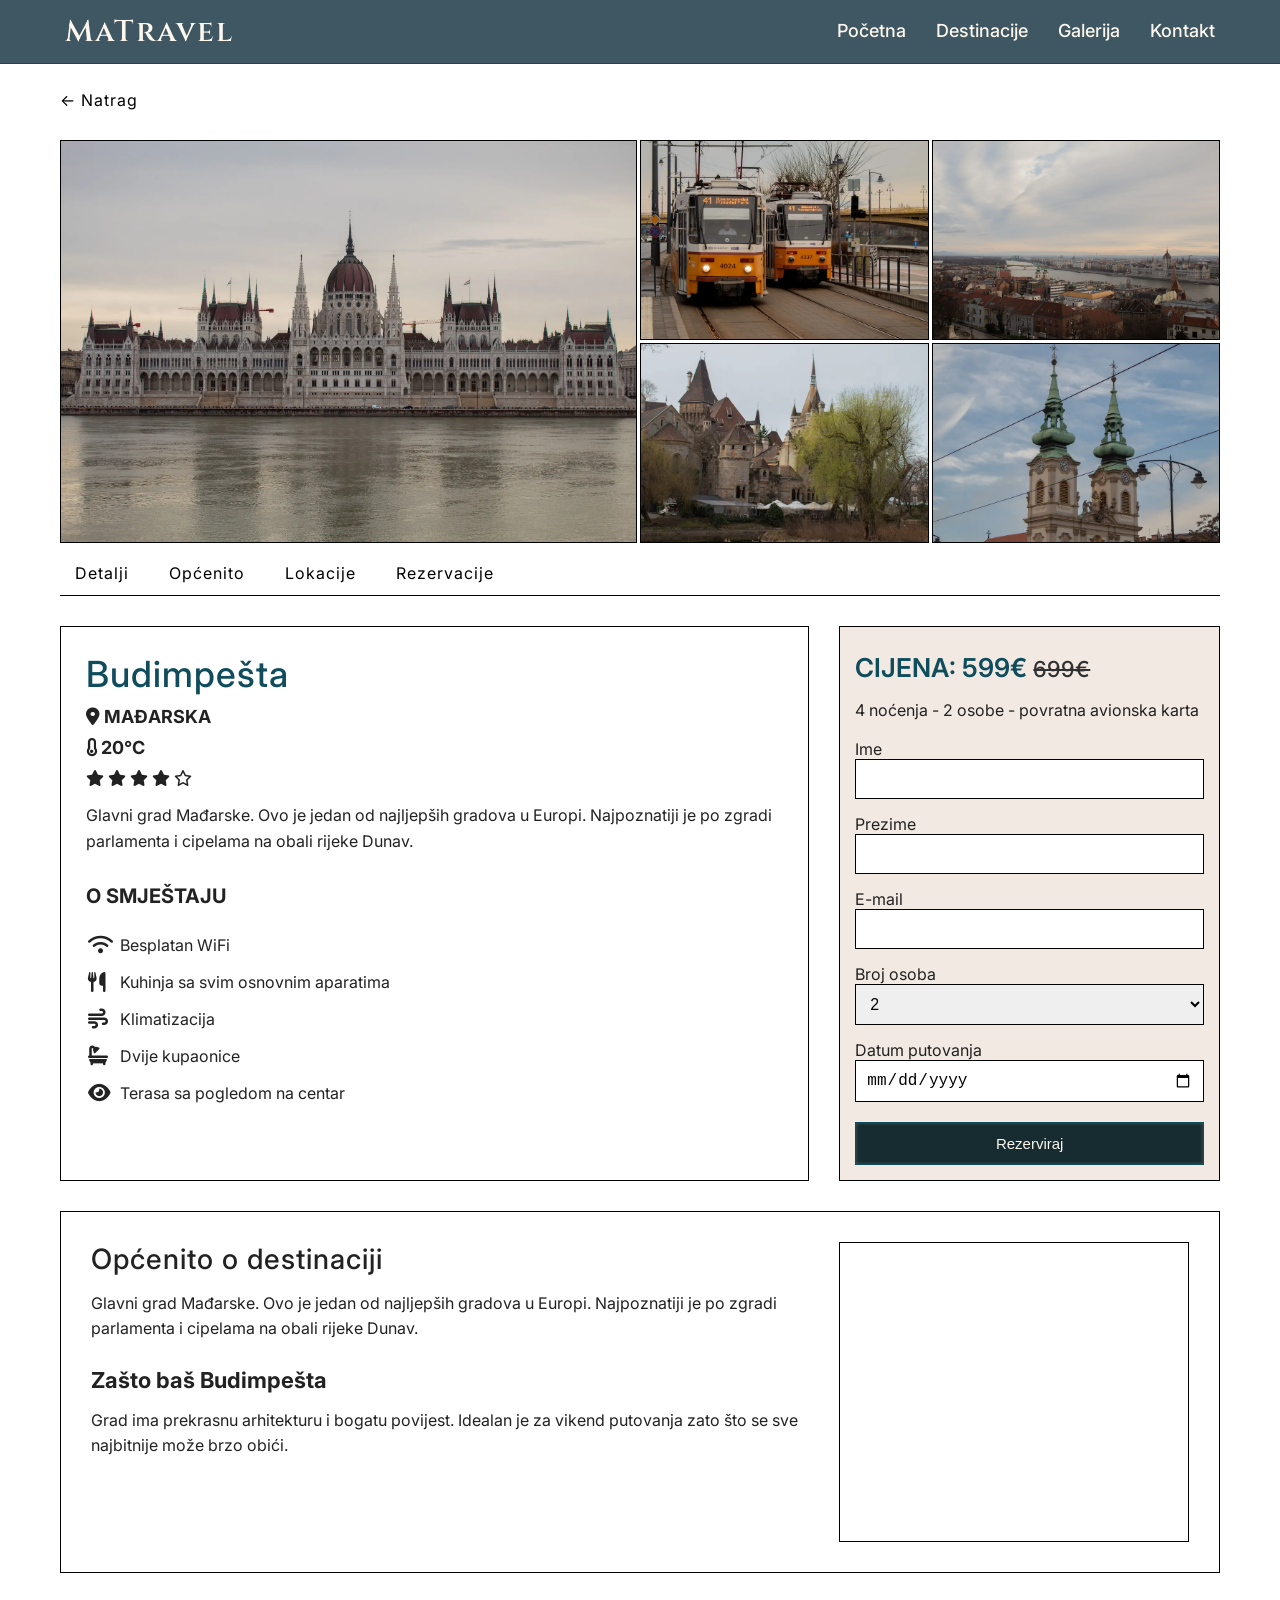
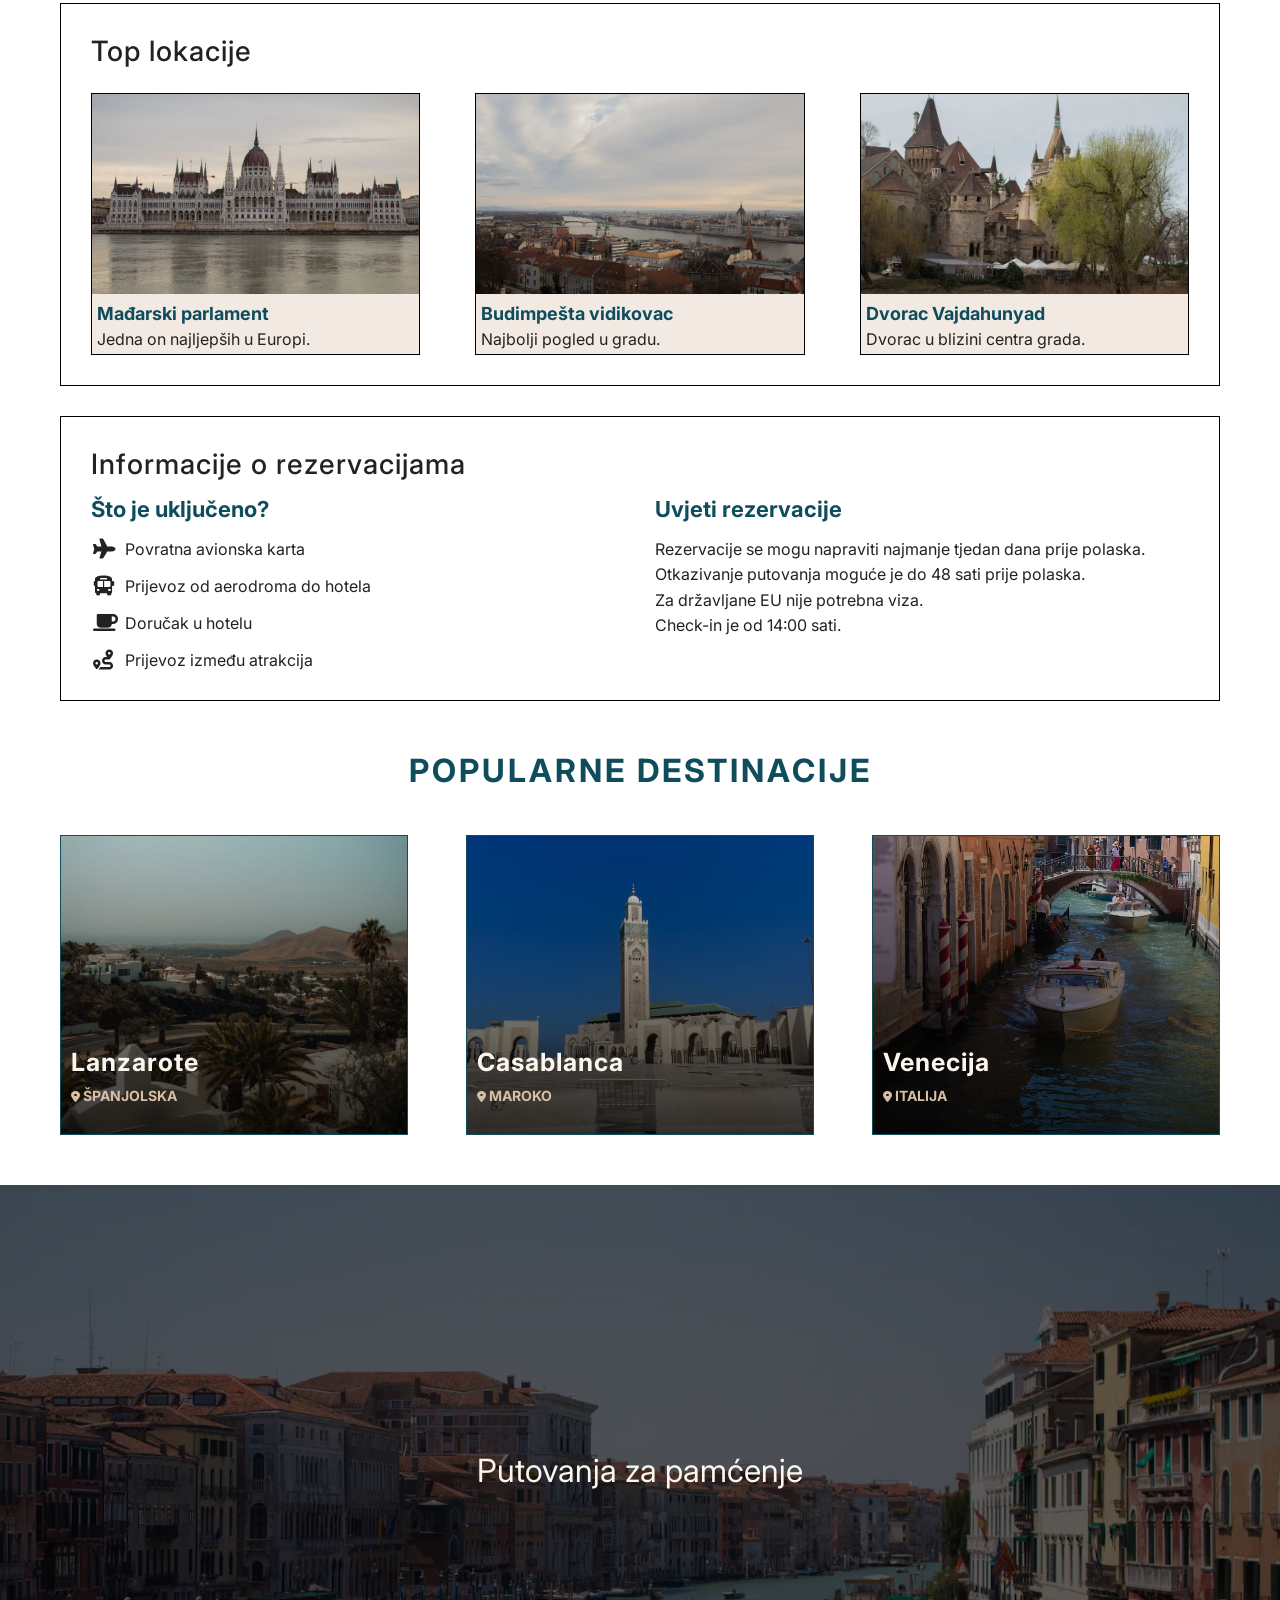
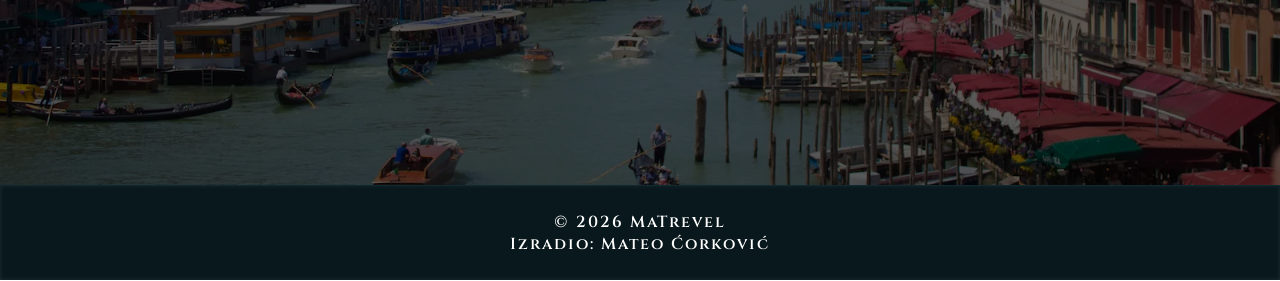
==== commit 680f229d: "rturtjr" ====
--- a/budimpesta.html
+++ b/budimpesta.html
@@ -38,7 +38,7 @@
         </div>
         <section class="malagalerija">
             <div class="kockica maloveca">
-                <img src="slike/budimpesta/budimpesta.webp" alt="Parlament u Budimpešti">
+                <img src="slike/budimpesta/budimpesta.webp" alt="Parlament u Budimpešti" fetchpriority="high">
             </div>
             <div class="kockica">
                 <img src="slike/budimpesta/IMG_6827.webp" alt="Tramvaji u Budimpešti">
--- a/izgledMINI.min.css
+++ b/izgledMINI.min.css
@@ -1 +1 @@
-.navigacija a.active,.navigacija a:hover{border-bottom:2px solid #e9c46a}.hamburger,.logo,.navbar,.navigacija a,.odjeljak{color:#fdf6ec}.destinacije,.odjeljak,.odjeljak p,footer{text-align:center}.kartica,.logo,.navigacija a,.odjeljakgumb{text-decoration:none}.naslovzastobasmi h2,.naslovzastobasmi p,.odjeljak h1,.odjeljak p{text-shadow:1px 1px 1px rgba(0,0,0,.5)}.kartica,.pocetna,.slajdshow{overflow:hidden}.pozadinaplaza,.slajd img,.zoom{object-fit:cover}.navbar,.opcenito .gumb:hover{backdrop-filter:blur(2px) brightness(0.7)}.forma button:hover,.karticazasto:hover{backdrop-filter:blur(2px) brightness(1)}.destinacijatekst h3,.destinacije h2,.detalji h2,.karticasadrzaj h4{text-transform:uppercase}.detalji p,.maloopcenito p,.opcenito p{line-height:1.6}*{margin:0;padding:0;box-sizing:border-box}@font-face{font-family:Inter;src:url("Interfont.woff2") format("woff2");font-weight:100 900;font-style:normal;font-display:swap}@font-face{font-family:Cinzel;src:url("Cinzelfont.woff2") format("woff2");font-weight:400 900;font-style:normal;font-display:swap}body{font-family:Inter,sans-serif;color:#222;font-display:swap}.logo,footer{font-family:Cinzel,serif;font-weight:600;letter-spacing:2px}.container{max-width:1200px;margin:0 auto;padding:0 20px}.navbar{width:100%;position:absolute;top:0;left:0;z-index:5;background:rgba(15,76,92,.25);border-bottom:1px solid #0f4c5c}.pocetna,footer{position:relative}.navbar .container{display:flex;justify-content:space-between;align-items:center;padding:0 25px}.logo{font-size:30px}.navigacija{display:flex;gap:30px;font-family:Inter,sans-serif;font-weight:500}.navigacija a{font-size:18px;transition:.4s;border-bottom:2px solid transparent;padding:20px 0}.navigacija a:hover{color:#e9c46a}.hamburger{display:none;font-size:32px;cursor:pointer}footer{z-index:10;width:100%;backdrop-filter:blur(2px) brightness(0.1);background:#08191de8;border-top:1px solid #0e2930;color:#fff;padding:25px 0}.prekrizeno,h1{font-weight:500}footer p{font-size:16px}.pocetna{height:650px;display:flex;align-items:center;justify-content:center}.overlay,.pozadinaplaza{position:absolute;height:100%;left:0;width:100%;top:0}.pozadinaplaza{z-index:1}.overlay{z-index:2;background:rgba(48,48,28,.315)}.odjeljak{position:relative;z-index:3;max-width:1050px}.odjeljak h1{font-size:60px;margin-bottom:25px}.odjeljak p{font-size:18px;margin-bottom:40px}.odjeljakgumb{display:inline-block;padding:12px 24px;background-color:#fdf6ec;color:#000;font-size:15px;cursor:pointer;backdrop-filter:blur(22px) brightness(0.7);background:rgba(255,255,255,.4);border:1px solid #f3f3f3}.formarezervacije button:hover,.gumbdestinacije:hover,.odjeljakgumb:hover{background-color:#e9c46a;color:#000;transition:.5s;backdrop-filter:blur(2px) brightness(1);background:rgba(92,87,15,.25);border:1px solid #e9c46a;text-decoration:none}.kartica,.karticazasto:hover,.opcenito .gumb{border:1px solid #0f4c5c}.destinacije{padding:50px 0;background-color:#fdf6ec}.destinacije h2{font-size:32px;color:#0f4c5c;margin-bottom:45px;letter-spacing:3px}.destinacijatekst h4,.forma button,.karticasadrzaj h3,.kontaktinfo h2,.malanavigacija a,.natraggumb,h1{letter-spacing:1px}.karticedodatne,.karticepolozaj{display:flex;justify-content:space-between;gap:30px;flex-wrap:wrap}.kartica{width:260px;height:300px;position:relative;display:flex;align-items:flex-end;color:#fdf6ec;cursor:pointer}.tamnije{position:absolute;inset:0;background:linear-gradient(to top,rgba(0,0,0,.8),rgba(0,0,0,.1));z-index:1}.zastobasmi,.zoom{background-size:cover;background-repeat:no-repeat}.karticasadrzaj{position:relative;padding:30px 10px;z-index:2;text-align:left;transition:transform .3s}.zastobasmi::before,.zoom{position:absolute;inset:0}.zoom{width:100%;height:100%;display:block;background-position:center;transition:transform .5s;z-index:0}.kutijaslajd,.slajd img,.slajdshow{width:100%;height:600px}.karticasadrzaj h3{font-size:25px;padding-bottom:10px}.karticasadrzaj h4{font-size:14px;color:#d6bea7}.karticasadrzaj i{font-size:12px;color:#d6bea7}.kartica:hover .karticasadrzaj,.karticadodatna:hover .karticasadrzaj{transform:translateY(-6px)}.kartica:hover .tamnije,.karticadodatna:hover .tamnije{background:linear-gradient(to top,rgba(0,0,0,.9),rgba(0,0,0,.35))}.kartica:hover .zoom,.karticadodatna:hover .zoom{transform:scale(1.1)}.zastobasmi{background-image:url("slike/zastobasmi.webp");position:relative;padding:80px 0;color:#fdf6ec;text-align:center;background-position:center 50%}.naslovzastobasmi{margin-bottom:50px}.zastobasmi::before{content:"";background:rgba(17,17,11,.493)}.naslovzastobasmi h2{font-size:34px;margin-bottom:15px;letter-spacing:1px}.naslovzastobasmi p{font-size:17px;color:#fdf6ec}.zastobasmi .container{position:relative;z-index:2}.karticezasto{display:flex;justify-content:space-between;gap:30px}.karticazasto{flex:1;max-width:320px;padding:35px 25px;transition:.5s;color:#000;backdrop-filter:blur(2px) brightness(0.9);background:rgba(255,255,255,.4);border:1px solid #fdf6ec}.karticazasto:hover{color:#fdf6ec;background:rgba(15,76,92,.25);transition:.5s}.forma button,.formarezervacije button,.opcenito .gumb{backdrop-filter:blur(2px) brightness(0.2)}.poruka,.slajd::before{background:rgba(0,0,0,.4)}.karticazasto p{padding-top:10px}.prazno{margin-top:60px}.slajdshow{position:relative;contain:size layout paint}.kutijaslajd{position:relative;contain:layout paint}.destinacijaslika::before,.poruka,.slajd,.slajd::before{position:absolute;inset:0}.slajd{height:100%;width:100%;opacity:0;transition:opacity .8s}.skriveno,.skriveno2{opacity:0;transition:1s}.slajd.active{opacity:1}.slajd::before{content:"";z-index:1}.slajd img{display:block;transform:scale(1.05);transition:transform 1s}.karticaugaleriji img,.kockica img{height:100%;width:100%;object-fit:cover}.slajd.active img{transform:scale(1)}.poruka{z-index:2;font-size:32px;display:flex;justify-content:center;align-items:center;color:#fdf6ec;padding-bottom:30px}.destinacijaslika,.karticaugaleriji{position:relative;overflow:hidden}.gumbdestinacije,.opcenito .gumb{color:#fdf6ec;font-size:15px;text-decoration:none;cursor:pointer}.skriveno{transform:translateY(50px)}.skriveno2{transform:translateY(-50px)}.pokazi{opacity:1;transform:translateY(0)}.opcenito{display:flex;align-items:center;justify-content:space-between;padding:70px 0}.opcenitotekst{width:50%}.opcenito h2{font-size:36px;margin-bottom:22px}.opcenito p{font-size:16px;margin-bottom:12px}.opcenitoslika{width:50%;display:flex;justify-content:right;align-items:right}.opcenitoslika img{width:90%;max-width:500px;border:1px solid #000;object-fit:contain}.gumbklasa{margin-top:40px}.opcenito .gumb{padding:12px 24px;background:rgba(15,76,92,.25)}.opcenito .gumb:hover{background-color:#e9c46a;color:#000;transition:.5s;text-decoration:none;background:rgba(122,116,23,.5);border:1px solid #e9c46a}img,video{max-width:100%;height:auto}video{pointer-events:none}.tamnija{backdrop-filter:blur(2px) brightness(0.32);background-color:#3e5762;border-bottom:1px solid #0f4c5c}.destinacijeskrol{display:flex;align-items:center;justify-content:space-between;height:404px;gap:1px}.destinacijaslika,.okvir{height:350px;border:1px solid #000}.destinacijaslika{flex:1;background-size:cover;background-position:center}.destinacijaslika::before{content:""}.destinacijaslika:hover::before{background:linear-gradient(to top,rgba(0,0,0,.5),rgba(0,0,0,.1))}.destinacijatekst,.lijeopcenito,.rezervacijedesno,.rezervacijelijevo{flex:1}.okvir{padding:30px}.gumbdestinacije{display:inline-block;padding:12px 24px;backdrop-filter:blur(22px) brightness(0.7);background:#0f4c5c;border:1px solid #000}.budimpesta,.casablanca,.lanzarote,.venecija{background-size:cover}.destinacijatekst h2{font-size:32px;margin-bottom:10px}.destinacijatekst h3{font-size:16px;margin-bottom:20px;color:#0f4c5c}.destinacijatekst h4{font-size:18px;margin-bottom:10px}.destinacijatekst p{padding-bottom:20px}.info{display:flex;justify-content:space-between;align-items:center}.reverse{flex-direction:row-reverse}.lanzarote{background-image:url("slike/lanzarote/lanzarote800.webp")}.lanzarote:hover{background-image:url("slike/lanzarote/lanzarote2.webp");opacity:.9}.budimpesta{background-image:url("slike/budimpesta/budimpesta800.webp")}.budimpesta:hover{background-image:url("slike/budimpesta/budimpesta2.webp");opacity:.9}.venecija{background-image:url("slike/venecija/venecija800.webp")}.venecija:hover{background-image:url("slike/venecija/IMG_3850mobitel.webp");opacity:.9}.casablanca{background-image:url("slike/casablanca/casablanca800.webp")}.casablanca:hover{background-image:url("slike/casablanca/casablanca2.webp");opacity:.9}h1{padding-top:35px;font-size:36px}.galerijaslika{display:grid;grid-template-columns:repeat(3,1fr);grid-auto-rows:270px;gap:2px;margin-top:20px;margin-bottom:30px}.karticaugaleriji img{border:1px solid #000;transition:transform .3s;cursor:pointer}.karticaugaleriji img:hover{transform:scale(1.05);border:1px solid #000}.karticaugaleriji.duplo{grid-row:span 2}.kontakt{display:grid;grid-template-columns:1.6fr 1fr;gap:60px;margin-top:150px;margin-bottom:40px;border:1px solid #000;background-color:#d6bea754}.forma,.pedesetposto{gap:10px;display:flex}.kontaktlijevo{padding:30px}.kontaktdesno{padding:20px}.forma{flex-direction:column;width:100%}.forma input,.forma textarea{padding:10px;border:1px solid #000;outline:0}.unutrasnjost{display:flex;flex-direction:column;flex:1}.forma button{padding:12px 24px;border:1px solid #155261;color:#fdf6ec;font-size:15px;text-decoration:none;cursor:pointer;background:rgba(12,37,44,.658)}.forma button:hover{background-color:#e9c46a;color:#000;transition:.5s;background:rgba(92,87,15,.25);border:1px solid #ccab57;text-decoration:none}.infokontakt{font-size:18px;padding-top:60px;padding-bottom:50px}.kontaktinfo h3,.smjestaj{padding-top:20px}.infokontakt i{font-size:30px;padding-right:20px}.kontaktinfo h3{font-size:23px;padding-bottom:40px;color:#0f4c5c}.malanavigacija,.malanavigacija a,.natraggumb{text-decoration:none;color:#000}.kontaktinfo h2{font-size:30px}.drustvenemreze i{font-size:30px;padding-right:10px}html{scroll-behavior:smooth}.malagalerija{display:grid;grid-template-columns:2fr 1fr 1fr;grid-auto-rows:200px 200px;gap:3px;margin-bottom:5px;margin-top:30px}.kockica{overflow:hidden;border:1px solid #000}.kockica img{display:block;cursor:pointer;transition:.5s}.kockica img:hover{transform:scale(1.02);filter:brightness(77%)}.maloveca{grid-row:1/3}.natraggumb{margin-top:120px;font-size:16px}.natraggumb:hover{color:#0f4c5c;transition:.4s}.natrag{margin-top:90px}section{scroll-margin-top:55px}.malanavigacija{position:sticky;top:0;z-index:5;background:#fff;flex-wrap:wrap;display:flex;gap:10px;border-bottom:1px solid #000}.karticadodatna,.malakarticalokacija{width:30%;overflow:hidden;position:relative}.malanavigacija a{font-size:16px;padding:15px 15px 10px;border-bottom:2px solid transparent;transition:.4s}.formarezervacije button,.karticadodatna{color:#fdf6ec;cursor:pointer;text-decoration:none}.malanavigacija a.active,.malanavigacija a:hover{border-bottom:2px solid #0f4c5c;color:#0f4c5c}.formarezervacije{display:flex;flex-direction:column}.formarezervacije input,.formarezervacije select{padding:10px;border:1px solid #000;font-size:16px}.formarezervacije button{margin-top:20px;padding:12px 24px;border:1px solid #0f4c5c;font-size:15px;background:rgba(15,76,92,.25)}.formarezervacije label{padding:15px 0 0}.detalji{display:flex;gap:30px;margin-top:30px;margin-bottom:30px}.detalji h1{color:#0f4c5c;padding-top:0}.detalji h2{padding-top:10px;font-size:18px}.detalji p{padding-top:15px}.ocjena{margin-top:10px}.smjestaj h2{font-size:20px;padding-bottom:10px}.listasmjestaj{list-style:none;padding:0}.listasmjestaj li{padding:17px 0 0 2px;display:flex;align-items:center;gap:10px}.listasmjestaj i{padding:0 10px 0 0;width:22px;text-align:center;font-size:20px}.detaljilijevo{flex:2;border:1px solid #000;padding:25px}.detaljidesno{flex:1;border:1px solid #000;padding:15px;background-color:#d6bea754}.malekarticelokacija,.maloopcenito{justify-content:space-between;display:flex}.detaljidesno h2{font-size:26px}.maloopcenito{border:1px solid #000;padding:30px;gap:30px}.malalokacija h1,.maloopcenito h1,.malorezervacije h1{font-size:28px;padding:0 0 15px}.maloopcenito h2{font-size:22px;padding:25px 0 15px}.malalokacija,.malorezervacije{border:1px solid #000;margin-top:30px;padding:30px}.malalokacija h2,.malorezervacije h2{font-size:22px;padding:15px 0}.opcenitokarta{flex:1;display:flex;justify-content:center}.malekarticelokacija{gap:20px;flex-wrap:wrap}.malakarticalokacija{border:1px solid #000;margin-top:10px;background-color:#d6bea754}.malakarticalokacija img{width:100%;height:200px;object-fit:cover;transition:transform .3s;cursor:pointer}.malakarticalokacija img:hover{transform:scale(1.05);filter:brightness(77%)}.malakarticalokacija h2{font-size:18px;padding:5px;color:#0f4c5c}.malakarticalokacija p{font-size:16px;padding:0 0 5px 5px}.rezervacijesve{display:flex;gap:30px;justify-content:space-between}.rezervacijedesno p{font-size:16px;line-height:1.6}.rezervacijedesno h2{padding-top:0;color:#0f4c5c}.rezervacijelijevo h2{padding:0;color:#0f4c5c}.destinacijedodatno{background-color:#fff}.karticadodatna{height:300px;border:1px solid #0f4c5c;display:flex;align-items:flex-end}.prekrizeno{text-decoration:line-through;font-size:22px;color:#313131}.cijena{font-size:26px;color:#0f4c5c;font-weight:600}@media (max-width:1270px){.container{padding:0 20px}.karticepolozaj{justify-content:center}.kartica{width:calc(50% - 20px)}.galerijaslika{grid-auto-rows:200px}.infokontakt{padding-top:40px;padding-bottom:40px}.kontakt{gap:10px}}@media (max-width:768px){.destinacijeskrol,.naslovzastobasmi{margin-bottom:15px}.navbar .container{padding:10px 20px}.hamburger{display:block;font-size:30px;cursor:pointer;z-index:5}.navigacija{position:absolute;left:0;top:100%;right:0;flex-direction:column;background:rgba(15,76,92,.95);backdrop-filter:blur(10px);overflow:hidden;max-height:0;transition:max-height .4s}.navigacija a{padding:15px;text-align:center;width:100%}.navigacija.active{max-height:500px;position:fixed;gap:20px;background:#3e5762}.pocetna{height:450px}.slajd,.slajdshow{height:480px}.odjeljak{margin-top:60px}.odjeljak h1{font-size:38px}.odjeljak p{font-size:16px}.kartica{width:90%}.karticazasto{flex-direction:column;align-items:center;max-width:100%;width:90%}.opcenito{flex-direction:column;text-align:center;gap:30px}.destinacijaslika,.malagalerija .kockica:not(:first-child),.opcenitokarta,.opcenitoslika{display:none}.opcenitotekst{text-align:left;width:90%}.karticezasto{flex-direction:column;align-items:center;gap:10px}.destinacijeskrol{flex-direction:column;margin-top:15px;height:auto}.okvir{padding:15px;height:auto}.galerijaslika{grid-template-columns:repeat(2,1fr);grid-auto-rows:170px}.karticaugaleriji.duplo{grid-row:span 2}.kontakt{grid-template-columns:1fr;gap:10px;margin-top:80px}.destinacijedodatno,.pedesetposto,.rezervacijesve{flex-direction:column}.forma{padding:0 10px}.infokontakt{padding:7px 0}.kontaktlijevo{padding:20px 30px 0}.kontaktinfo h3{padding-bottom:10px}.zastobasmi{background-image:url("slike/zastobasmimobitel.webp")}.malagalerija{display:block;margin-top:15px}.malagalerija .kockica{width:100%;height:300px}.malagalerija .kockica img{width:100%;height:100%;object-fit:cover}.malanavigacija{justify-content:space-around;white-space:nowrap}.malanavigacija a{padding:5px 2px 5px 0}.natrag{margin-top:80px}.detalji{flex-direction:column;margin-top:10px}.detaljilijevo,.malalokacija,.malorezervacije{padding:15px}.maloopcenito{padding:15px;flex-direction:column}.malekarticelokacija{flex-direction:column;width:100%}.malalokacija h1{padding:0 0 10px}.karticadodatna,.malakarticalokacija{width:100%}}+.navigacija a.active,.navigacija a:hover{border-bottom:2px solid #e9c46a}.hamburger,.logo,.navbar,.navigacija a,.odjeljak{color:#fdf6ec}.destinacije,.odjeljak,.odjeljak p,footer{text-align:center}.kartica,.logo,.navigacija a,.odjeljakgumb{text-decoration:none}.naslovzastobasmi h2,.naslovzastobasmi p,.odjeljak h1,.odjeljak p{text-shadow:1px 1px 1px rgba(0,0,0,.5)}.kartica,.pocetna,.slajdshow{overflow:hidden}.pozadinaplaza,.slajd img,.zoom{object-fit:cover}.navbar,.opcenito .gumb:hover{backdrop-filter:blur(2px) brightness(0.7)}.forma button:hover,.karticazasto:hover{backdrop-filter:blur(2px) brightness(1)}.destinacijatekst h3,.destinacije h2,.detalji h2,.karticasadrzaj h4{text-transform:uppercase}.detalji p,.maloopcenito p,.opcenito p{line-height:1.6}*{margin:0;padding:0;box-sizing:border-box}@font-face{font-family:Inter;src:url("Interfont.woff2") format("woff2");font-weight:100 900;font-style:normal;font-display:swap}@font-face{font-family:Cinzel;src:url("Cinzelfont.woff2") format("woff2");font-weight:400 900;font-style:normal;font-display:swap}body{font-family:Inter,sans-serif;color:#222;font-display:swap}.logo,footer{font-family:Cinzel,serif;font-weight:600;letter-spacing:2px}.container{max-width:1200px;margin:0 auto;padding:0 20px}.navbar{width:100%;position:absolute;top:0;left:0;z-index:5;background:rgba(15,76,92,.25);border-bottom:1px solid #0f4c5c}.pocetna,footer{position:relative}.navbar .container{display:flex;justify-content:space-between;align-items:center;padding:0 25px}.logo{font-size:30px}.navigacija{display:flex;gap:30px;font-family:Inter,sans-serif;font-weight:500}.navigacija a{font-size:18px;transition:.4s;border-bottom:2px solid transparent;padding:20px 0}.navigacija a:hover{color:#e9c46a}.hamburger{display:none;font-size:32px;cursor:pointer}footer{z-index:10;width:100%;backdrop-filter:blur(2px) brightness(0.1);background:#08191de8;border-top:1px solid #0e2930;color:#fff;padding:25px 0}.prekrizeno,h1{font-weight:500}footer p{font-size:16px}.pocetna{height:650px;display:flex;align-items:center;justify-content:center}.overlay,.pozadinaplaza{position:absolute;height:100%;left:0;width:100%;top:0}.pozadinaplaza{z-index:1}.overlay{z-index:2;background:rgba(48,48,28,.315)}.odjeljak{position:relative;z-index:3;max-width:1050px}.odjeljak h1{font-size:60px;margin-bottom:25px}.odjeljak p{font-size:18px;margin-bottom:40px}.odjeljakgumb{display:inline-block;padding:12px 24px;background-color:#fdf6ec;color:#000;font-size:15px;cursor:pointer;backdrop-filter:blur(22px) brightness(0.7);background:rgba(255,255,255,.4);border:1px solid #f3f3f3}.formarezervacije button:hover,.gumbdestinacije:hover,.odjeljakgumb:hover{background-color:#e9c46a;color:#000;transition:.5s;backdrop-filter:blur(2px) brightness(1);background:rgba(92,87,15,.25);border:1px solid #e9c46a;text-decoration:none}.kartica,.karticazasto:hover,.opcenito .gumb{border:1px solid #0f4c5c}.destinacije{padding:50px 0;background-color:#fdf6ec}.destinacije h2{font-size:32px;color:#0f4c5c;margin-bottom:45px;letter-spacing:3px}.destinacijatekst h4,.forma button,.karticasadrzaj h3,.kontaktinfo h2,.malanavigacija a,.natraggumb,h1{letter-spacing:1px}.karticedodatne,.karticepolozaj{display:flex;justify-content:space-between;gap:30px;flex-wrap:wrap}.kartica{width:260px;height:300px;position:relative;display:flex;align-items:flex-end;color:#fdf6ec;cursor:pointer}.tamnije{position:absolute;inset:0;background:linear-gradient(to top,rgba(0,0,0,.8),rgba(0,0,0,.1));z-index:1}.zastobasmi,.zoom{background-size:cover;background-repeat:no-repeat}.karticasadrzaj{position:relative;padding:30px 10px;z-index:2;text-align:left;transition:transform .3s}.zastobasmi::before,.zoom{position:absolute;inset:0}.zoom{width:100%;height:100%;display:block;background-position:center;transition:transform .5s;z-index:0}.kutijaslajd,.slajd img,.slajdshow{width:100%;height:600px}.karticasadrzaj h3{font-size:25px;padding-bottom:10px}.karticasadrzaj h4{font-size:14px;color:#d6bea7}.karticasadrzaj i{font-size:12px;color:#d6bea7}.kartica:hover .karticasadrzaj,.karticadodatna:hover .karticasadrzaj{transform:translateY(-6px)}.kartica:hover .tamnije,.karticadodatna:hover .tamnije{background:linear-gradient(to top,rgba(0,0,0,.9),rgba(0,0,0,.35))}.kartica:hover .zoom,.karticadodatna:hover .zoom{transform:scale(1.1)}.zastobasmi{background-image:url("slike/zastobasmi.webp");position:relative;padding:80px 0;color:#fdf6ec;text-align:center;background-position:center 50%}.naslovzastobasmi{margin-bottom:50px}.zastobasmi::before{content:"";background:rgba(17,17,11,.493)}.naslovzastobasmi h2{font-size:34px;margin-bottom:15px;letter-spacing:1px}.naslovzastobasmi p{font-size:17px;color:#fdf6ec}.zastobasmi .container{position:relative;z-index:2}.karticezasto{display:flex;justify-content:space-between;gap:30px}.karticazasto{flex:1;max-width:320px;padding:35px 25px;transition:.5s;color:#000;backdrop-filter:blur(2px) brightness(0.9);background:rgba(255,255,255,.4);border:1px solid #fdf6ec}.karticazasto:hover{color:#fdf6ec;background:rgba(15,76,92,.25);transition:.5s}.forma button,.formarezervacije button,.opcenito .gumb{backdrop-filter:blur(2px) brightness(0.2)}.poruka,.slajd::before{background:rgba(0,0,0,.4)}.karticazasto p{padding-top:10px}.prazno{margin-top:60px}.slajdshow{position:relative;contain:size layout paint}.kutijaslajd{position:relative;contain:layout paint}.destinacijaslika::before,.poruka,.slajd,.slajd::before{position:absolute;inset:0}.slajd{height:100%;width:100%;opacity:0;transition:opacity .8s}.skriveno,.skriveno2{opacity:0;transition:1s}.slajd.active{opacity:1}.slajd::before{content:"";z-index:1}.slajd img{display:block;transform:scale(1.05);transition:transform 1s}.karticaugaleriji img,.kockica img{height:100%;width:100%;object-fit:cover}.slajd.active img{transform:scale(1)}.poruka{z-index:2;font-size:32px;display:flex;justify-content:center;align-items:center;color:#fdf6ec;padding-bottom:30px}.destinacijaslika,.karticaugaleriji{position:relative;overflow:hidden}.gumbdestinacije,.opcenito .gumb{color:#fdf6ec;font-size:15px;text-decoration:none;cursor:pointer}.skriveno{transform:translateY(50px)}.skriveno2{transform:translateY(-50px)}.pokazi{opacity:1;transform:translateY(0)}.opcenito{display:flex;align-items:center;justify-content:space-between;padding:70px 0}.opcenitotekst{width:50%}.opcenito h2{font-size:36px;margin-bottom:22px}.opcenito p{font-size:16px;margin-bottom:12px}.opcenitoslika{width:50%;display:flex;justify-content:right;align-items:right}.opcenitoslika img{width:90%;max-width:500px;border:1px solid #000;object-fit:contain}.gumbklasa{margin-top:40px}.opcenito .gumb{padding:12px 24px;background:rgba(15,76,92,.25)}.opcenito .gumb:hover{background-color:#e9c46a;color:#000;transition:.5s;text-decoration:none;background:rgba(122,116,23,.5);border:1px solid #e9c46a}img,video{max-width:100%;height:auto}video{pointer-events:none}.tamnija{backdrop-filter:blur(2px) brightness(0.32);background-color:#3e5762;border-bottom:1px solid #0f4c5c}.destinacijeskrol{display:flex;align-items:center;justify-content:space-between;height:404px;gap:1px}.destinacijaslika,.okvir{height:350px;border:1px solid #000}.destinacijaslika{flex:1;background-size:cover;background-position:center}.destinacijaslika::before{content:""}.destinacijaslika:hover::before{background:linear-gradient(to top,rgba(0,0,0,.5),rgba(0,0,0,.1))}.destinacijatekst,.lijeopcenito,.rezervacijedesno,.rezervacijelijevo{flex:1}.okvir{padding:30px}.gumbdestinacije{display:inline-block;padding:12px 24px;backdrop-filter:blur(22px) brightness(0.7);background:#0f4c5c;border:1px solid #000}.budimpesta,.casablanca,.lanzarote,.venecija{background-size:cover}.destinacijatekst h2{font-size:32px;margin-bottom:10px}.destinacijatekst h3{font-size:16px;margin-bottom:20px;color:#0f4c5c}.destinacijatekst h4{font-size:18px;margin-bottom:10px}.destinacijatekst p{padding-bottom:20px}.info{display:flex;justify-content:space-between;align-items:center}.reverse{flex-direction:row-reverse}.lanzarote{background-image:url("slike/lanzarote/lanzarote800.webp")}.lanzarote:hover{background-image:url("slike/lanzarote/lanzarote2.webp");opacity:.9}.budimpesta{background-image:url("slike/budimpesta/budimpesta800.webp")}.budimpesta:hover{background-image:url("slike/budimpesta/budimpesta2.webp");opacity:.9}.venecija{background-image:url("slike/venecija/venecija800.webp")}.venecija:hover{background-image:url("slike/venecija/IMG_3850mobitel.webp");opacity:.9}.casablanca{background-image:url("slike/casablanca/casablanca800.webp")}.casablanca:hover{background-image:url("slike/casablanca/casablanca2.webp");opacity:.9}h1{padding-top:35px;font-size:36px}.galerijaslika{display:grid;grid-template-columns:repeat(3,1fr);grid-auto-rows:270px;gap:2px;margin-top:20px;margin-bottom:30px}.karticaugaleriji img{border:1px solid #000;transition:transform .3s;cursor:pointer}.karticaugaleriji img:hover{transform:scale(1.05);border:1px solid #000}.karticaugaleriji.duplo{grid-row:span 2}.kontakt{display:grid;grid-template-columns:1.6fr 1fr;gap:60px;margin-top:150px;margin-bottom:40px;border:1px solid #000;background-color:#d6bea754}.forma,.pedesetposto{gap:10px;display:flex}.kontaktlijevo{padding:30px}.kontaktdesno{padding:20px}.forma{flex-direction:column;width:100%}.forma input,.forma textarea{padding:10px;border:1px solid #000;outline:0}.unutrasnjost{display:flex;flex-direction:column;flex:1}.forma button{padding:12px 24px;border:1px solid #155261;color:#fdf6ec;font-size:15px;text-decoration:none;cursor:pointer;background:rgba(12,37,44,.658)}.forma button:hover{background-color:#e9c46a;color:#000;transition:.5s;background:rgba(92,87,15,.25);border:1px solid #ccab57;text-decoration:none}.infokontakt{font-size:18px;padding-top:60px;padding-bottom:50px}.kontaktinfo h3,.smjestaj{padding-top:20px}.infokontakt i{font-size:30px;padding-right:20px}.kontaktinfo h3{font-size:23px;padding-bottom:40px;color:#0f4c5c}.malanavigacija,.malanavigacija a,.natraggumb{text-decoration:none;color:#000}.kontaktinfo h2{font-size:30px}.drustvenemreze i{font-size:30px;padding-right:10px}html{scroll-behavior:smooth}.malagalerija{display:grid;grid-template-columns:2fr 1fr 1fr;grid-auto-rows:200px 200px;gap:3px;margin-bottom:5px;margin-top:30px}.kockica{overflow:hidden;border:1px solid #000}.kockica img{display:block;cursor:pointer;transition:.5s}.kockica img:hover{transform:scale(1.02);filter:brightness(77%)}.maloveca{grid-row:1/3}.natraggumb{margin-top:120px;font-size:16px}.natraggumb:hover{color:#0f4c5c;transition:.4s}.natrag{margin-top:90px}section{scroll-margin-top:55px}.malanavigacija{position:sticky;top:0;z-index:5;background:#fff;flex-wrap:wrap;display:flex;gap:10px;border-bottom:1px solid #000}.karticadodatna,.malakarticalokacija{width:30%;overflow:hidden;position:relative}.malanavigacija a{font-size:16px;padding:15px 15px 10px;border-bottom:2px solid transparent;transition:.4s}.formarezervacije button,.karticadodatna{color:#fdf6ec;cursor:pointer;text-decoration:none}.malanavigacija a.active,.malanavigacija a:hover{border-bottom:2px solid #0f4c5c;color:#0f4c5c}.formarezervacije{display:flex;flex-direction:column}.formarezervacije input,.formarezervacije select{padding:10px;border:1px solid #000;font-size:16px}.formarezervacije button{margin-top:20px;padding:12px 24px;border:1px solid #0f4c5c;font-size:15px;background:rgba(9,43,51,.637)}.formarezervacije label{padding:15px 0 0}.detalji{display:flex;gap:30px;margin-top:30px;margin-bottom:30px}.detalji h1{color:#0f4c5c;padding-top:0}.detalji h2{padding-top:10px;font-size:18px}.detalji p{padding-top:15px}.ocjena{margin-top:10px}.smjestaj h2{font-size:20px;padding-bottom:10px}.listasmjestaj{list-style:none;padding:0}.listasmjestaj li{padding:17px 0 0 2px;display:flex;align-items:center;gap:10px}.listasmjestaj i{padding:0 10px 0 0;width:22px;text-align:center;font-size:20px}.detaljilijevo{flex:2;border:1px solid #000;padding:25px}.detaljidesno{flex:1;border:1px solid #000;padding:15px;background-color:#d6bea754}.malekarticelokacija,.maloopcenito{justify-content:space-between;display:flex}.detaljidesno h2{font-size:26px}.maloopcenito{border:1px solid #000;padding:30px;gap:30px}.malalokacija h1,.maloopcenito h1,.malorezervacije h1{font-size:28px;padding:0 0 15px}.maloopcenito h2{font-size:22px;padding:25px 0 15px}.malalokacija,.malorezervacije{border:1px solid #000;margin-top:30px;padding:30px}.malalokacija h2,.malorezervacije h2{font-size:22px;padding:15px 0}.opcenitokarta{flex:1;display:flex;justify-content:center}.malekarticelokacija{gap:20px;flex-wrap:wrap}.malakarticalokacija{border:1px solid #000;margin-top:10px;background-color:#d6bea754}.malakarticalokacija img{width:100%;height:200px;object-fit:cover;transition:transform .3s;cursor:pointer}.malakarticalokacija img:hover{transform:scale(1.05);filter:brightness(77%)}.malakarticalokacija h2{font-size:18px;padding:5px;color:#0f4c5c}.malakarticalokacija p{font-size:16px;padding:0 0 5px 5px}.rezervacijesve{display:flex;gap:30px;justify-content:space-between}.rezervacijedesno p{font-size:16px;line-height:1.6}.rezervacijedesno h2{padding-top:0;color:#0f4c5c}.rezervacijelijevo h2{padding:0;color:#0f4c5c}.destinacijedodatno{background-color:#fff}.karticadodatna{height:300px;border:1px solid #0f4c5c;display:flex;align-items:flex-end}.prekrizeno{text-decoration:line-through;font-size:22px;color:#313131}.cijena{font-size:26px;color:#0f4c5c;font-weight:600}@media (max-width:1270px){.container{padding:0 20px}.karticepolozaj{justify-content:center}.kartica{width:calc(50% - 20px)}.galerijaslika{grid-auto-rows:200px}.infokontakt{padding-top:40px;padding-bottom:40px}.kontakt{gap:10px}}@media (max-width:768px){.destinacijeskrol,.naslovzastobasmi{margin-bottom:15px}.navbar .container{padding:10px 20px}.hamburger{display:block;font-size:30px;cursor:pointer;z-index:5}.navigacija{position:absolute;left:0;top:100%;right:0;flex-direction:column;background:rgba(15,76,92,.95);backdrop-filter:blur(10px);overflow:hidden;max-height:0;transition:max-height .4s}.navigacija a{padding:15px;text-align:center;width:100%}.navigacija.active{max-height:500px;position:fixed;gap:20px;background:#3e5762}.pocetna{height:450px}.slajd,.slajdshow{height:480px}.odjeljak{margin-top:60px}.odjeljak h1{font-size:38px}.odjeljak p{font-size:16px}.kartica{width:90%}.karticazasto{flex-direction:column;align-items:center;max-width:100%;width:90%}.opcenito{flex-direction:column;text-align:center;gap:30px}.destinacijaslika,.malagalerija .kockica:not(:first-child),.opcenitokarta,.opcenitoslika{display:none}.opcenitotekst{text-align:left;width:90%}.karticezasto{flex-direction:column;align-items:center;gap:10px}.destinacijeskrol{flex-direction:column;margin-top:15px;height:auto}.okvir{padding:15px;height:auto}.galerijaslika{grid-template-columns:repeat(2,1fr);grid-auto-rows:170px}.karticaugaleriji.duplo{grid-row:span 2}.kontakt{grid-template-columns:1fr;gap:10px;margin-top:80px}.destinacijedodatno,.pedesetposto,.rezervacijesve{flex-direction:column}.forma{padding:0 10px}.infokontakt{padding:7px 0}.kontaktlijevo{padding:20px 30px 0}.kontaktinfo h3{padding-bottom:10px}.zastobasmi{background-image:url("slike/zastobasmimobitel.webp")}.malagalerija{display:block;margin-top:15px}.malagalerija .kockica{width:100%;height:300px}.malagalerija .kockica img{width:100%;height:100%;object-fit:cover}.malanavigacija{justify-content:space-around;white-space:nowrap}.malanavigacija a{padding:5px 2px 5px 0}.natrag{margin-top:80px}.detalji{flex-direction:column;margin-top:10px}.detaljilijevo,.malalokacija,.malorezervacije{padding:15px}.maloopcenito{padding:15px;flex-direction:column}.malekarticelokacija{flex-direction:column;width:100%}.malalokacija h1{padding:0 0 10px}.karticadodatna,.malakarticalokacija{width:100%}}
